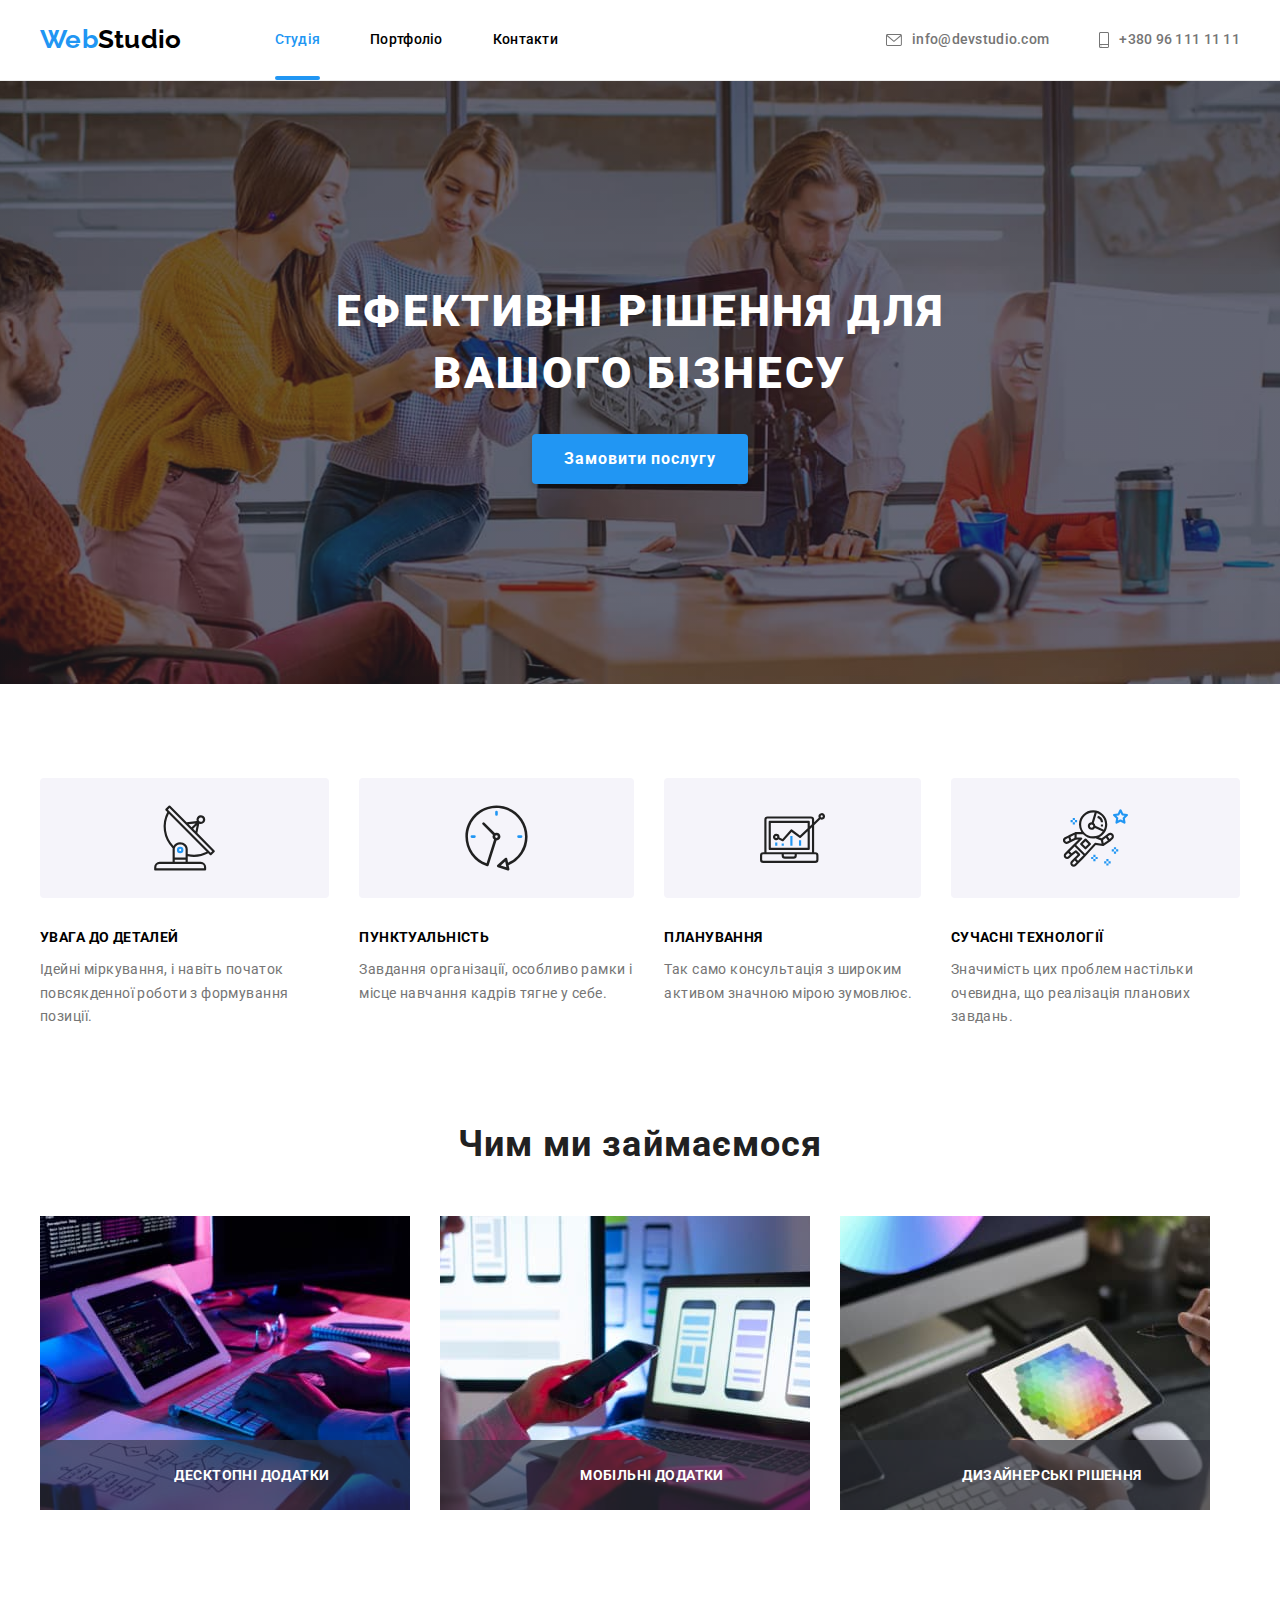
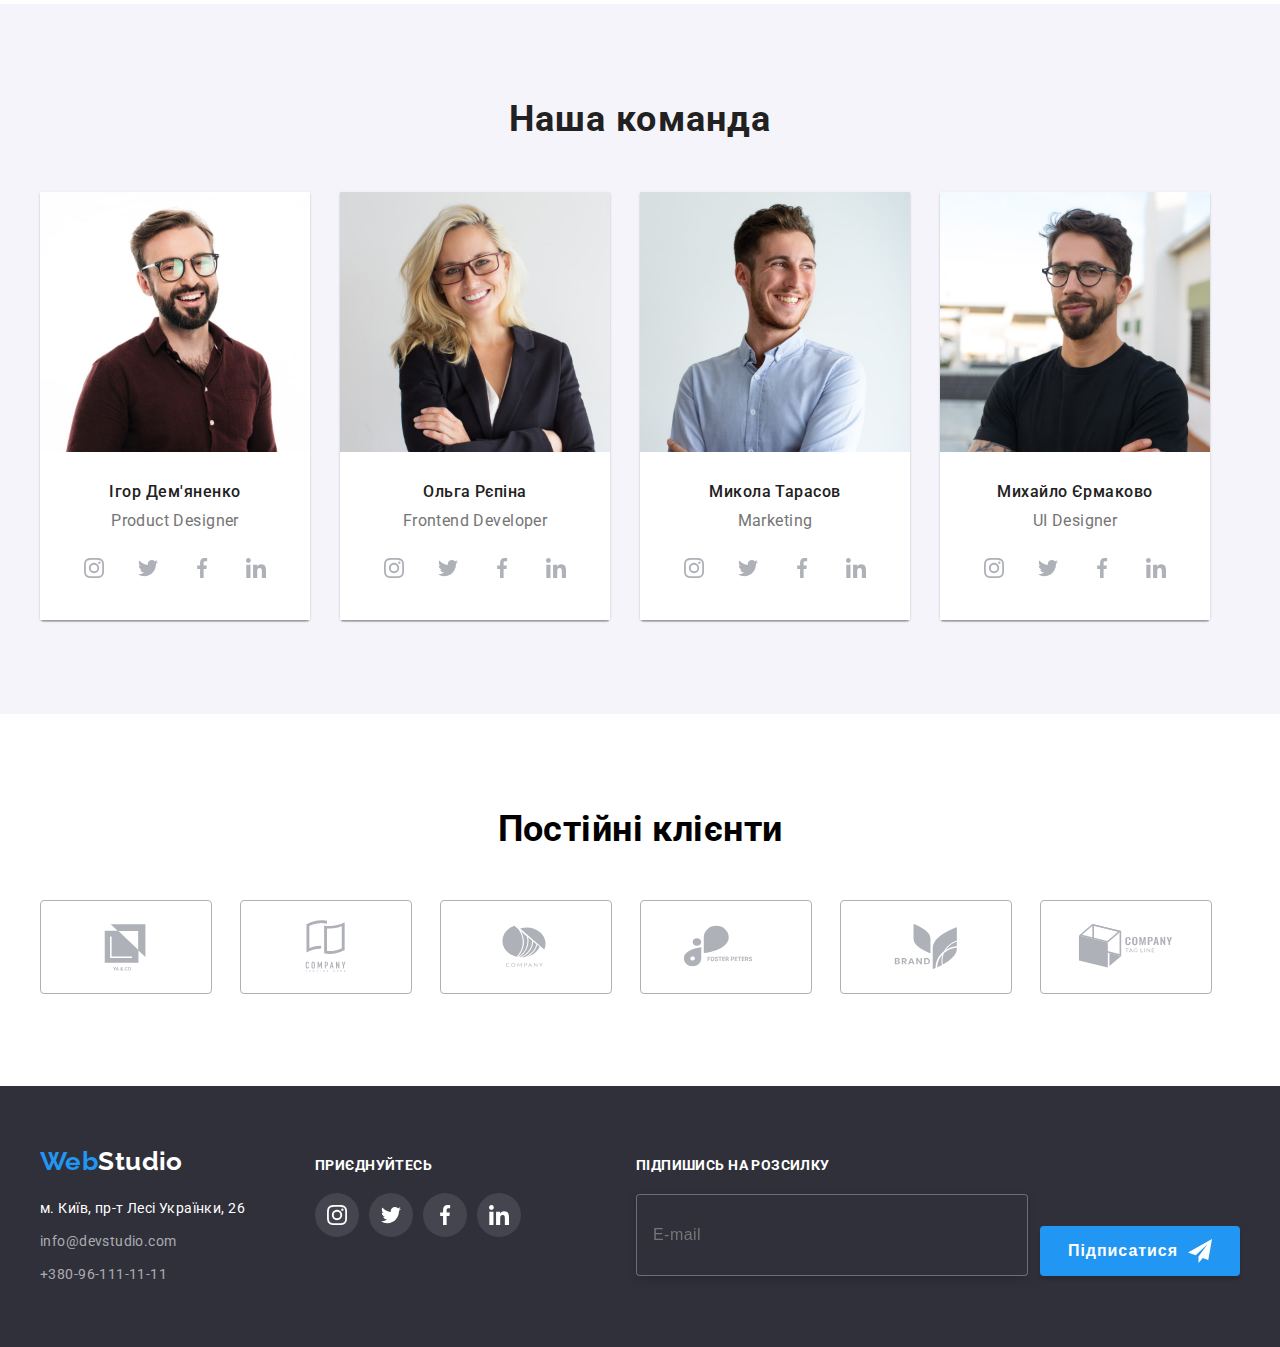
==== index.html @ aed90d11 "commit_0" ====
<!DOCTYPE html>
<html lang="uk">
  <head>
    <meta charset="UTF-8" />
    <meta http-equiv="X-UA-Compatible" content="IE=edge" />
    <meta name="viewport" content="width=device-width, initial-scale=1.0" />
    <title>Студія</title>
    <link
      rel="stylesheet"
      href="https://cdnjs.cloudflare.com/ajax/libs/modern-normalize/1.1.0/modern-normalize.min.css"
      integrity="sha512-wpPYUAdjBVSE4KJnH1VR1HeZfpl1ub8YT/NKx4PuQ5NmX2tKuGu6U/JRp5y+Y8XG2tV+wKQpNHVUX03MfMFn9Q=="
      crossorigin="anonymous"
      referrerpolicy="no-referrer"
    />
    <link
      href="https://fonts.googleapis.com/css2?family=Raleway:wght@700&family=Roboto:wght@400;500;700;900&display=swap"
      rel="stylesheet"
    />
    <link rel="stylesheet" href="css/styles.css" />
  </head>

  <body class="body">
    <header class="header">
      <!--Верхня лінія-->
      <div class="container">
        <nav>
          <a class="header-company-name-link" href="index.html" target="_self">
            <span class="company-name-blue company-name">Web</span
            ><span class="company-name">Studio</span>
          </a>
          <ul class="nav-links">
            <li>
              <a
                class="black-links link current-page-link"
                href="index.html"
                target="_self"
                >Студія</a
              >
            </li>
            <li>
              <a class="black-links link" href="portfolio.html" target="_self"
                >Портфоліо</a
              >
            </li>
            <li>
              <a class="black-links link" href="#" target="_self">Контакти</a>
            </li>
          </ul>
        </nav>
        <ul class="tel-email">
          <li>
            <a class="gray-links link email" href="mailto:info@devstudio.com">
              <svg class="icon-envelope">
                <use
                  href="./images/symbol-defs.svg#.iconenvelope"
                  width="16px"
                  height="12px"
                ></use>
              </svg>
              info@devstudio.com</a
            >
          </li>
          <li>
            <a class="gray-links link" href="tel:+380961111111">
              <svg class="icon-smartphone">
                <use
                  href="./images/symbol-defs.svg#.iconsmartphone"
                  width="10px"
                  height="16px"
                ></use>
              </svg>
              +380 96 111 11 11</a
            >
          </li>
        </ul>
      </div>
    </header>
    <main>
      <!--Шапка-->
      <section class="hero">
        <div class="container">
          <h1 class="main-title">Ефективні рішення для вашого бізнесу</h1>
          <button data-modal-open type="button" class="button-studio">
            Замовити послугу
          </button>
        </div>
      </section>
      <!--Наші особливості-->
      <section class="section advantages-section">
        <div class="container">
          <h2 class="to-hide">залишити пустим?</h2>
          <ul class="advantages-list">
            <li>
              <div class="icons-advantages-block">
                <svg class="icons-advantages_1">
                  <use href="./images/symbol-defs.svg#.iconantenna"></use>
                </svg>
              </div>
              <h3 class="advantages-main">УВАГА ДО ДЕТАЛЕЙ</h3>
              <p class="advantages-description">
                Ідейні міркування, і навіть початок повсякденної роботи з
                формування позиції.
              </p>
            </li>
            <li>
              <div class="icons-advantages-block">
                <svg class="icons-advantages_2">
                  <use href="./images/symbol-defs.svg#.iconclock"></use>
                </svg>
              </div>
              <h3 class="advantages-main">ПУНКТУАЛЬНІСТЬ</h3>
              <p class="advantages-description">
                Завдання організації, особливо рамки і місце навчання кадрів
                тягне у себе.
              </p>
            </li>
            <li>
              <div class="icons-advantages-block">
                <svg class="icons-advantages_3">
                  <use href="./images/symbol-defs.svg#.icondiagram"></use>
                </svg>
              </div>
              <h3 class="advantages-main">ПЛАНУВАННЯ</h3>
              <p class="advantages-description">
                Так само консультація з широким активом значною мірою зумовлює.
              </p>
            </li>
            <li>
              <div class="icons-advantages-block">
                <svg class="icons-advantages_4">
                  <use href="./images/symbol-defs.svg#.iconastronaut"></use>
                </svg>
              </div>
              <h3 class="advantages-main">СУЧАСНІ ТЕХНОЛОГІЇ</h3>
              <p class="advantages-description">
                Значимість цих проблем настільки очевидна, що реалізація
                планових завдань.
              </p>
            </li>
          </ul>
        </div>
      </section>
      <!--Чим ми займаємось-->
      <section class="section section-work">
        <div class="container">
          <h2 class="section-work-title">Чим ми займаємося</h2>
          <ul class="work-list">
            <li class="work-list-thumb">
              <img
                src="./images/computer_1p.jpg"
                alt="work with computer"
                width="370"
                height="294"
              />
              <div class="section-work-name">ДЕСКТОПНІ ДОДАТКИ</div>
            </li>
            <li class="work-list-thumb">
              <img
                src="./images/telephon_1p.jpg"
                alt="work with mobile phone"
                width="370"
                height="294"
              />
              <div class="section-work-name">МОБІЛЬНІ ДОДАТКИ</div>
            </li>
            <li class="work-list-thumb">
              <img
                src="./images/desktop_1p.jpg"
                alt="work with desktop"
                width="370"
                height="294"
              />
              <div class="section-work-name">ДИЗАЙНЕРСЬКІ РІШЕННЯ</div>
            </li>
          </ul>
        </div>
      </section>

      <!--Наша команда-->

      <section class="section saction-team">
        <div class="container">
          <h2 class="section-work-title">Наша команда</h2>
          <ul class="team-list">
            <li class="card">
              <img
                src="./images/member1_1p.jpg"
                alt="photo of team member"
                width="270"
                height="260"
              />
              <div class="team-list-description">
                <h3 class="team-member-name">Ігор Дем'яненко</h3>
                <p class="team-member-position">Product Designer</p>
                <ul class="social-links-list">
                  <li>
                    <a class="social-link" href="#">
                      <svg class="social-link-icon">
                        <use
                          href="./images/symbol-defs.svg#.iconinstagram"
                        ></use>
                      </svg>
                    </a>
                  </li>
                  <li>
                    <a class="social-link" href="#">
                      <svg class="social-link-icon">
                        <use href="./images/symbol-defs.svg#.icontwitter"></use>
                      </svg>
                    </a>
                  </li>
                  <li>
                    <a class="social-link" href="#">
                      <svg class="social-link-icon">
                        <use
                          href="./images/symbol-defs.svg#.iconfacebook"
                        ></use>
                      </svg>
                    </a>
                  </li>
                  <li>
                    <a class="social-link" href="#">
                      <svg class="social-link-icon">
                        <use
                          href="./images/symbol-defs.svg#.iconlinkedin"
                        ></use>
                      </svg>
                    </a>
                  </li>
                </ul>
              </div>
            </li>
            <li class="card">
              <img
                src="./images/member2_1p.jpg"
                alt="photo of team member"
                width="270"
                height="260"
              />
              <div class="team-list-description">
                <h3 class="team-member-name">Ольга Рєпіна</h3>
                <p class="team-member-position">Frontend Developer</p>
                <ul class="social-links-list">
                  <li>
                    <a class="social-link" href="#">
                      <svg class="social-link-icon">
                        <use
                          href="./images/symbol-defs.svg#.iconinstagram"
                        ></use>
                      </svg>
                    </a>
                  </li>
                  <li>
                    <a class="social-link" href="#">
                      <svg class="social-link-icon">
                        <use href="./images/symbol-defs.svg#.icontwitter"></use>
                      </svg>
                    </a>
                  </li>
                  <li>
                    <a class="social-link" href="#">
                      <svg class="social-link-icon">
                        <use
                          href="./images/symbol-defs.svg#.iconfacebook"
                        ></use>
                      </svg>
                    </a>
                  </li>
                  <li>
                    <a class="social-link" href="#">
                      <svg class="social-link-icon">
                        <use
                          href="./images/symbol-defs.svg#.iconlinkedin"
                        ></use>
                      </svg>
                    </a>
                  </li>
                </ul>
              </div>
            </li>
            <li class="card">
              <img
                src="./images/member3_1p.jpg"
                alt="photo of team member"
                width="270"
                height="260"
              />
              <div class="team-list-description">
                <h3 class="team-member-name">Микола Тарасов</h3>
                <p class="team-member-position">Marketing</p>
                <ul class="social-links-list">
                  <li>
                    <a class="social-link" href="#">
                      <svg class="social-link-icon">
                        <use
                          href="./images/symbol-defs.svg#.iconinstagram"
                        ></use>
                      </svg>
                    </a>
                  </li>
                  <li>
                    <a class="social-link" href="#">
                      <svg class="social-link-icon">
                        <use href="./images/symbol-defs.svg#.icontwitter"></use>
                      </svg>
                    </a>
                  </li>
                  <li>
                    <a class="social-link" href="#">
                      <svg class="social-link-icon">
                        <use
                          href="./images/symbol-defs.svg#.iconfacebook"
                        ></use>
                      </svg>
                    </a>
                  </li>
                  <li>
                    <a class="social-link" href="#">
                      <svg class="social-link-icon">
                        <use
                          href="./images/symbol-defs.svg#.iconlinkedin"
                        ></use>
                      </svg>
                    </a>
                  </li>
                </ul>
              </div>
            </li>
            <li class="card">
              <img
                src="./images/member4_1p.jpg"
                alt="photo of team member"
                width="270"
                height="260"
              />
              <div class="team-list-description">
                <h3 class="team-member-name">Михайло Єрмаково</h3>
                <p class="team-member-position">UI Designer</p>
                <ul class="social-links-list">
                  <li>
                    <a class="social-link" href="#">
                      <svg class="social-link-icon">
                        <use
                          href="./images/symbol-defs.svg#.iconinstagram"
                        ></use>
                      </svg>
                    </a>
                  </li>
                  <li>
                    <a class="social-link" href="#">
                      <svg class="social-link-icon">
                        <use href="./images/symbol-defs.svg#.icontwitter"></use>
                      </svg>
                    </a>
                  </li>
                  <li>
                    <a class="social-link" href="#">
                      <svg class="social-link-icon">
                        <use
                          href="./images/symbol-defs.svg#.iconfacebook"
                        ></use>
                      </svg>
                    </a>
                  </li>
                  <li>
                    <a class="social-link" href="#">
                      <svg class="social-link-icon">
                        <use
                          href="./images/symbol-defs.svg#.iconlinkedin"
                        ></use>
                      </svg>
                    </a>
                  </li>
                </ul>
              </div>
            </li>
          </ul>
        </div>
      </section>

      <!--Постійні клієнти-->

      <section class="section-clients">
        <h2 class="section-client-title">Постійні клієнти</h2>
        <ul class="client-list container">
          <li class="client-list-item">
            <a class="client-link" href="#">
              <svg class="client-image">
                <use href="./images/symbol-defs.svg#.iconLogo1"></use>
              </svg>
            </a>
          </li>
          <li class="client-list-item">
            <a class="client-link" href="#">
              <svg class="client-image">
                <use href="./images/symbol-defs.svg#.iconLogo2"></use>
              </svg>
            </a>
          </li>
          <li class="client-list-item">
            <a class="client-link" href="#">
              <svg class="client-image">
                <use href="./images/symbol-defs.svg#.iconLogo3"></use>
              </svg>
            </a>
          </li>
          <li class="client-list-item">
            <a class="client-link" href="#">
              <svg class="client-image">
                <use href="./images/symbol-defs.svg#.iconLogo4"></use>
              </svg>
            </a>
          </li>
          <li class="client-list-item">
            <a class="client-link" href="#">
              <svg class="client-image">
                <use href="./images/symbol-defs.svg#.iconLogo5"></use>
              </svg>
            </a>
          </li>
          <li class="client-list-item">
            <a class="client-link" href="#">
              <svg class="client-image">
                <use href="./images/symbol-defs.svg#.iconLogo6"></use>
              </svg>
            </a>
          </li>
        </ul>
      </section>
    </main>
    <!--Підвал-->
    <footer class="footer">
      <div class="container">
        <div class="address-container">
          <a class="company-name" href="index.html" target="_blank">
            <span class="company-name-blue">Web</span><span>Studio</span>
          </a>
          <address class="address-block">
            <ul>
              <li class="address-list-item">
                <a
                  class="link address"
                  href="https://www.google.com/maps/d/viewer?mid=10uSM3H-mIU3GznYo2szRIEphczw&hl=en_US&ll=50.42732700000001%2C30.538092&z=17"
                  target="_blank"
                  rel="noopener noreferrer"
                >
                  м. Київ, пр-т Лесі Українки, 26
                </a>
              </li>
              <li class="address-list-item">
                <a class="email link" href="mailto:info@devstudio.com">
                  info@devstudio.com</a
                >
              </li>
              <li class="address-list-item">
                <a class="tel link" href="tel:+380961111111">
                  +380-96-111-11-11</a
                >
              </li>
            </ul>
          </address>
        </div>
        <div class="invite-container">
          <p>ПРИЄДНУЙТЕСЬ</p>
          <ul class="social-links-list">
            <li>
              <a class="social-link" href="#">
                <svg class="social-link-icon">
                  <use href="./images/symbol-defs.svg#.iconinstagram"></use>
                </svg>
              </a>
            </li>
            <li>
              <a class="social-link" href="#">
                <svg class="social-link-icon">
                  <use href="./images/symbol-defs.svg#.icontwitter"></use>
                </svg>
              </a>
            </li>
            <li>
              <a class="social-link" href="#">
                <svg class="social-link-icon">
                  <use href="./images/symbol-defs.svg#.iconfacebook"></use>
                </svg>
              </a>
            </li>
            <li>
              <a class="social-link" href="#">
                <svg class="social-link-icon">
                  <use href="./images/symbol-defs.svg#.iconlinkedin"></use>
                </svg>
              </a>
            </li>
          </ul>
        </div>

        <form class="email-input-block">
<p class="email-input-title">ПІДПИШИСЬ НА РОЗСИЛКУ</p>
<div>
<label class="footter-label">
<input class="email-input-field" type="email" placeholder="E-mail">
</label>
<button class="email-input-btn">Підписатися
  <svg class="email-input-btn-icon">
    <use href="./images/icons.svg#icon-icon-send"></use>
  </svg>
</button>
</div>
</form>
      </div>
    </footer>

   <!--MODAL WINDOW-->

   <div data-modal class="backdrop is-hidden">
    <div class="modal-window">
      <button data-modal-close type="button" class="close-button">
        <svg class="close-button__icon">
          <use href="./images/symbol-defs.svg#.iconclose-black-button"></use>
        </svg>
      </button>
    
     <form class="signup-form" name="signup_form" autocomplete="on" novalidate>
      <p class="signup-form__title">Залиште свої дані, ми вам передзвонимо</p>

        <label class="imput-block">
          <span class="imput-block__name" >Імя</span>
        <input type="text" class="imput-block__window" name="user_name" />
        <svg class="imput-block__icon">
          <use href="./images/icons.svg#icon-person-black-18dp-1">
          </use>
        </svg>
      </label>

        <label class="imput-block">
          <span class="imput-block__name">Телефон</span>
        <input type="tel" class="imput-block__window" name="tel_number" />
        <svg class="imput-block__icon">
          <use href="./images/icons.svg#icon-phone-black-18dp-1">
          </use>
        </svg>
      </label>

        <label class="imput-block">
          <span class="imput-block__name">Пошта</span>
        <input type="email" class="imput-block__window" name="user_email" />
        <svg class="imput-block__icon">
          <use href="./images/icons.svg#icon-email-black-18dp-1">
          </use>
        </svg>
      </label>

        <label class="imput-block">
          <span class="imput-block__name">Коментар</span>
        <textarea class="imput-block__window imput-block__window--comment" name="text" placeholder="Введіть текст" ></textarea>
        </label>

          <label class="checkbox-block">
            <input class="checkbox-block__original" type="checkbox">
            <span class="checkbox-block__special"></span>
            <span class="checkbox-block__text">Погоджуюся з розсилкою та приймаю
            <a href="#" class="checkbox-block__vector">Умови договору</a></span>
          </label>

        <button class="submit-button" type="submit">Відправити</button>
      </form>
    </div>
  </div>
  <script src="./js/modal.js"></script>
</body>
</html>
---- css/styles.css ----
:root {
  --color-mainBlue: #2196f3;
  --color-mainBlack: #000000;
  --color-lightGray: #757575;
  --color-darckGray: #2f303a;
  --color-mainWhite: #ffffff;
  --color-veryDark: #212121;
  --color-greatLight: #eeeeee;
  --color-ghostWhite: #f5f4fa;
  --color-ghostWhite1: #ececec;
  --color-middleGrey: #afb1b8;
  --color-ghostWhite2: #f5f5f5;
}
.body {
  margin: 0;

  font-family: "Roboto", sans-serif;
  color: var(--color-mainBlack);
  font-size: 14px;
  letter-spacing: 0.03em;
}
img {
  display: block;
}
h1,
h2,
h3,
h4,
h5,
h6,
p {
  margin: 0;
}
a {
  color: var(--color-mainBlack);
  text-decoration: none;
}
ul {
  padding-left: 0;
  margin-top: 0;
  margin-bottom: 0;

  list-style-type: none;
}

/* SECTION HEADER */

.container {
  width: 1200px;
  padding-left: 15px;
  padding-right: 15px;
  margin-right: auto;
  margin-left: auto;
}
.header .container {
  display: flex;
  height: 80px;
}
.company-name {
  font-family: "Raleway";
  font-weight: 700;
  font-size: 26px;
  line-height: 1.2;
}
.company-name-blue {
  color: var(--color-mainBlue);
}
nav {
  display: flex;

  font-weight: 500;
  font-size: 14px;

  line-height: 1.1;
  letter-spacing: 0.02em;
}
.gray-links {
  color: var(--color-lightGray);
}
.header-company-name-link {
  padding-top: 24px;
  padding-bottom: 25px;
}
.current-page-link {
  color: var(--color-mainBlue);
}
.nav-links {
  display: flex;
  align-items: center;

  margin-left: 93px;
}
.nav-links li:nth-child(2),
.nav-links li:nth-child(3) {
  margin-left: 50px;
}
.nav-links li {
  position: relative;
}
.nav-links li a {
  padding-top: 32px;
  padding-bottom: 32px;
}
.link {
  transition-property: color;
  transition-duration: 250ms;
  transition-timing-function: cubic-bezier(0.4, 0, 0.2, 1);
}
.current-page-link {
  position: relative;

  overflow: hidden;
}
.current-page-link::after {
  position: absolute;
  bottom: -1px;
  left: 0;

  content: "";
  display: inline-block;
  width: 100%;
  height: 4px;

  background-color: var(--color-mainBlue);
  border-radius: 2px;
}
.tel-email {
  display: flex;

  margin-left: auto;

  font-weight: 500;
  font-size: 14px;
  line-height: 1.1;
  letter-spacing: 0.02em;
}
.tel-email li a {
  display: flex;
  align-items: center;

  padding: 32px 0;
}
.tel-email li:nth-child(2) {
  margin-left: 50px;
}
.link:hover {
  color: var(--color-mainBlue);
}
.link:focus {
  color: var(--color-mainBlue);
}
.to-hide {
  position: absolute;
  width: 1px;
  height: 1px;
  margin: -1px;
  border: 0;
  padding: 0;

  white-space: nowrap;
  clip-path: inset(100%);
  clip: rect(0 0 0 0);
  overflow: hidden;
}
.icon-smartphone {
  display: inline-block;

  width: 10px;
  height: 16px;
  margin-right: 10px;

  fill: currentColor;
}
.icon-envelope {
  display: inline-block;

  width: 16px;
  height: 12px;
  margin-right: 10px;

  fill: currentColor;
}

/* SECTION HERO */

.hero {
  max-width: 1600px;
  margin-left: auto;
  margin-right: auto;
  padding-top: 200px;
  padding-bottom: 200px;

  background-color: var(--color-darckGray);
  color: var(--color-mainWhite);
  background-image: linear-gradient(
      to right,
      rgba(47, 48, 58, 0.4),
      rgba(47, 48, 58, 0.4)
    ),
    url(../images/team.jpg);
  background-size: cover;
  background-repeat: no-repeat;
  background-position: center;
  border-top: 1px solid var(--color-ghostWhite1);
}
.hero .container {
  text-align: center;
}
.advantages-description {
  color: var(--color-lightGray);
}
.main-title {
  max-width: 696px;
  margin-left: auto;
  margin-right: auto;

  font-weight: 900;
  font-size: 44px;
  line-height: 1.4;
  color: var(--color-mainWhite);
  letter-spacing: 0.06em;
  text-transform: uppercase;
}
.button-studio {
  width: 216px;
  height: 50px;
  margin-top: 30px;

  font-family: "Roboto";
  font-style: normal;
  font-weight: 700;
  font-size: 16px;
  line-height: 1.9;
  letter-spacing: 0.06em;
  cursor: pointer;
  border: none;
  background: var(--color-mainBlue);
  box-shadow: 0px 4px 4px rgba(0, 0, 0, 0.15);
  border-radius: 4px;
  color: var(--color-mainWhite);
}
.advantages-section {
  padding-top: 94px;
  padding-bottom: 94px;
}
.advantages-list {
  display: flex;

  gap: 30px;
}
.advantages-main {
  font-weight: 700;
  font-size: 14px;
  line-height: 1.4;
  letter-spacing: 0.03em;
  margin-bottom: 10px;
}
.advantages-description {
  font-size: 14px;
  line-height: 1.7;
  color: var(--color-lightGray);
}
.icons-advantages-block {
  display: flex;
  justify-content: center;
  align-items: center;

  height: 120px;
  margin-bottom: 30px;

  background: var(--color-ghostWhite);
  border-radius: 4px;
}
.icons-advantages_1 {
  display: block;

  width: 65px;
  height: 70px;
}
.icons-advantages_2 {
  display: block;

  width: 65px;
  height: 70px;
}
.icons-advantages_3 {
  display: block;

  width: 65px;
  height: 70px;
}
.icons-advantages_4 {
  display: block;

  width: 65px;
  height: 70px;
}
.section-work {
  padding-bottom: 94px;
}
.work-list {
  display: flex;

  margin-top: 50px;

  gap: 30px;
}
.work-list-thumb {
  display: inline-block;
  position: relative;
}
.work-list-thumb::before {
  position: absolute;
  display: inline-block;
  content: "";

  width: 100%;
  height: 70px;
  bottom: 0;
  background-color: rgba(47, 48, 58, 0.8);
  opacity: 0.8;
}
.section-work-name {
  position: absolute;
  width: 100%;
  bottom: 0;
  padding: 27px;
  text-align: center;

  color: var(--color-mainWhite);
  font-weight: 700;
}
.work-list img {
  display: block;
}
.team-member-position {
  margin-top: 10px;
}
.team-list {
  display: flex;

  margin-top: 50px;

  gap: 30px;
}

/*Section team*/

.section-work-title {
  text-align: center;
}
.team-list-description {
  padding-top: 30px;
  padding-bottom: 30px;

  background-color: var(--color-mainWhite);
}
.card {
  box-shadow: 0px 1px 3px rgba(0, 0, 0, 0.12), 0px 1px 1px rgba(0, 0, 0, 0.14),
    0px 2px 1px rgba(0, 0, 0, 0.2);
  border-radius: 0px 0px 4px 4px;
}
.section-work-title {
  font-weight: 700;
  font-size: 36px;
  line-height: 1.2;
  letter-spacing: 0.03em;
  color: var(--color-veryDark);
}
.saction-team {
  padding-top: 94px;
  padding-bottom: 94px;

  background-color: var(--color-ghostWhite);
}
.team-member-name {
  text-align: center;

  font-weight: 500;
  font-size: 16px;
  line-height: 1.2;
  letter-spacing: 0.03em;
  color: var(--color-veryDark);
}
.team-member-position {
  text-align: center;

  font-size: 16px;
  line-height: 1.2;
  color: var(--color-lightGray);
}
.social-links-list {
  display: flex;

  margin-top: 16px;
  margin-left: 32px;
  width: 206px;
  height: 44px;

  gap: 10px;
  background-color: var(--color-mainWhite);
}
.social-links-list li {
  width: 44px;
  height: 44px;
}
.social-link {
  display: flex;
  justify-content: center;
  align-items: center;

  width: 44px;
  height: 44px;
  border-radius: 50%;

  color: var(--color-middleGrey);

  transition-property: background-color, color;
  transition-duration: 250ms;
  transition-timing-function: cubic-bezier(0.4, 0, 0.2, 1);
}
.social-link:hover,
.social-link:focus {
  background-color: var(--color-mainBlue);
  color: var(--color-mainWhite);
}
.social-link-icon {
  width: 20px;
  height: 20px;

  fill: currentColor;
}
.section-clients {
  padding-top: 94px;
  padding-bottom: 94px;
}
.section-client-title {
  margin-bottom: 50px;

  font-weight: 700;
  font-size: 36px;
  line-height: 42px;
  text-align: center;
}
.client-list {
  display: flex;

  gap: 30px;
}
.client-list-item {
  width: 170px;
  height: 92px;
}
.client-link {
  display: flex;
  justify-content: center;
  align-items: center;

  height: 100%;
  width: 100%;

  color: var(--color-middleGrey);
  border: 1px solid var(--color-middleGrey);
  border-radius: 4px;

  transition-property: color, border-color;
  transition-duration: 250ms;
  transition-timing-function: cubic-bezier(0.4, 0, 0.2, 1);
}
.client-image {
  display: block;

  width: 106px;
  height: 60px;

  fill: currentColor;
}
.client-link:hover,
.client-link:focus {
  color: var(--color-mainBlue);
  border-color: var(--color-mainBlue);
}
/*Portfolio*/

.section-portfolio {
  padding-top: 94px;
  padding-bottom: 94px;

  border-top: 1px solid var(--color-ghostWhite1);
}
.buttons-portfolio-list {
  display: flex;
  align-items: center;
  justify-content: center;
}
.button-porftolio {
  padding: 6px 22px;
  font-weight: 500;
  font-size: 16px;

  line-height: 1.6;
  text-align: center;
  letter-spacing: 0.03em;
  background-color: var(--color-ghostWhite);
  color: var(--color-veryDark);
  border-radius: 4px;
  border: none;
  cursor: pointer;

  transition-property: color, background-color, box-shadow;
  transition-duration: 250ms;
  transition-timing-function: cubic-bezier(0.4, 0, 0.2, 1);
}
.buttons-portfolio-list li:not(:last-child) {
  margin-right: 8px;
}
.button-porftolio:hover,
.button-portfolio:hover {
  color: var(--color-mainWhite);
  background-color: var(--color-mainBlue);
  box-shadow: 0px 3px 1px rgba(0, 0, 0, 0.1), 0px 1px 2px rgba(0, 0, 0, 0.08),
    0px 2px 2px rgba(0, 0, 0, 0.12);
}
.project-list {
  display: flex;
  margin-top: 50px;

  flex-wrap: wrap;
  gap: 30px;
}
.project-list img {
  display: block;

  max-width: 100%;
  height: auto;
}
.project-list-thumb {
  position: relative;
  overflow: hidden;
}
.project-list-text {
  position: absolute;
  width: 100%;
  height: 100%;
  padding: 63px 24px;
  transform: translateY(101%);

  font-size: 18px;
  line-height: 1.56;
  letter-spacing: 0.03em;
  background-color: rgba(33, 150, 243, 0.9);
  color: var(--color-mainWhite);
  opacity: 1;

  transition-property: transform, opacity;
  transition-duration: 250ms;
  transition-timing-function: cubic-bezier(0.4, 0, 0.2, 1);
}
.project-list a:hover .project-list-text,
.project-list a:focus .project-list-text {
  transform: translateY(0);
}
.project-list a:hover,
.project-list a:focus {
  box-shadow: 0px 3px 1px rgba(0, 0, 0, 0.16), 0px 1px 2px rgba(0, 0, 0, 0.06),
    0px 2px 2px rgba(0, 0, 0, 0.12);
}
.project-list a {
  display: block;

  transition-property: box-shadow;
  transition-duration: 250ms;
  transition-timing-function: cubic-bezier(0.4, 0, 0.2, 1);
}
.project-list li {
  width: 370px;
}
.project-list-description {
  padding-top: 24px;
  padding-bottom: 20px;
  padding-left: 24px;
  padding-right: 24px;

  border: 1px solid var(--color-greatLight);
  border-top: none;
}

.projects-name {
  text-align: left;

  font-weight: 700;
  font-size: 18px;
  line-height: 2;
  letter-spacing: 0.06em;
}
.projects-type {
  margin-top: 4px;
  font-size: 16px;

  line-height: 1.9;
  color: var(--color-lightGray);
}
/*Footter*/
.footer {
  padding-top: 60px;
  padding-bottom: 60px;

  background-color: var(--color-darckGray);
}
.address-block {
  margin-top: 20px;
}
.footer span:last-child {
  color: var(--color-mainWhite);
}
.address-block {
  margin-top: 20px;
}
.address {
  font-style: normal;
  font-size: 14px;
  line-height: 1.7;
  color: var(--color-mainWhite);
}
address .email,
address .tel {
  font-style: normal;
  font-size: 14px;
  line-height: 1.7;
  color: rgba(255, 255, 255, 0.6);
}
.address-list-item:nth-child(3),
.address-list-item:nth-child(2) {
  margin-top: 9px;
}
.footer .container {
  display: flex;
  align-items: baseline;
}
.invite-container {
  margin-left: 70px;
  width: 206px;
}
.invite-container p {
  margin-bottom: 20px;
  text-align: left;

  color: var(--color-mainWhite);
  font-size: 14px;
  font-weight: 700;
}
.invite-container .social-links-list {
  background-color: var(--color-darckGray);
  margin-left: 0;
}
.invite-container .social-link {
  background-color: rgba(255, 255, 255, 0.1);
}
.invite-container .social-link-icon {
  fill: var(--color-mainWhite);
}
.invite-container .social-link:hover,
.invite-container .social-link:focus {
  background-color: var(--color-mainBlue);
}
.email-input-block {
  margin-left: auto;
}
.email-input-title {
  font-weight: 700;
  font-size: 14px;
  line-height: 1.14;
  letter-spacing: 0.03em;
  margin-bottom: 20px;
  color: var(--color-mainWhite);
}
.footter-label {
  margin-right: 12px;
}
.email-input-field {
  padding: 15px 16px;
  font-weight: 400;
  border-radius: 4px;
  border: 1px solid rgba(255, 255, 255, 0.3);
  font-size: 16px;
  line-height: 1.25;
  letter-spacing: 0.03em;
  color: rgba(255, 255, 255, 0.6);
  background-color: var(--color-darckGray);
  outline: none;
}
.email-input-btn {
  display: flex;
  align-items: center;
  height: 50px;
  padding-left: 28px;
  padding-right: 28px;
  cursor: pointer;

  background-color: var(--color-mainBlue);
  box-shadow: 0px 4px 4px rgba(0, 0, 0, 0.15);
  border-radius: 4px;
  border: none;
  color: var(--color-mainWhite);

  font-weight: 700;
  font-size: 16px;
  line-height: 1.88;
  letter-spacing: 0.06em;
}
.email-input-btn-icon {
  width: 24px;
  height: 24px;
  margin-left: 10px;
}
.email-input-block > div {
  display: flex;
  justify-content: space-between;
  align-items: flex-end;
}
.email-input-block input {
  width: 358px;
  height: 50px;

  border: 1px solid rgba(255, 255, 255, 0.3);
  filter: drop-shadow(0px 4px 4px rgba(0, 0, 0, 0.15));
  border-radius: 4px;
}

/*MODAL SECTION*/

.backdrop {
  position: fixed;

  width: 100%;
  height: 100%;
  top: 0;
  left: 0;

  opacity: 1;
  background-color: rgba(0, 0, 0, 0.2);
}
.backdrop.is-hidden {
  opacity: 0;
  pointer-events: none;
}
.modal-window {
  position: absolute;
  top: 50%;
  left: 50%;
  transform: translate(-50%, -50%);
  width: 528px;
  padding: 40px;

  background-color: var(--color-mainWhite);
  border-radius: 4px;
}
.close-button {
  display: flex;
  justify-content: center;
  align-items: center;

  position: absolute;
  width: 30px;
  height: 30px;
  top: 8px;
  right: 8px;
  padding: 0;

  border: 1px solid rgba(0, 0, 0, 0.1);
  border-radius: 50%;
  background-color: var(--color-mainWhite);
  cursor: pointer;
  color: var(--color-mainBlack);
}
.close-button__icon {
  width: 18px;
  height: 18px;

  fill: currentColor;
}
.close-button:hover {
  color: var(--color-mainBlue);
}

.signup-form {
  display: flex;
  flex-direction: column;
}
.signup-form__title {
  display: block;
  text-align: center;
  margin-bottom: 12px;

  font-size: 20px;
  line-height: 1.15em;
  font-weight: 700;
}
.imput-block {
  position: relative;
  display: flex;
  flex-direction: column;

  margin-bottom: 10px;
}
.imput-block:nth-child(5){
  margin-bottom: 20px;
}
.imput-block__name {
  font-size: 12px;
  line-height: 1.17em;
  letter-spacing: 0.01em;
  color: var(--color-lightGray);
  margin-bottom: 4px;
}
.imput-block__window {
  display: block;
  height: 40px;
  width: 100%;
  height: 40px;
  padding-left: 42px;

  border: 1px solid rgba(33, 33, 33, 0.2);
  border-radius: 4px;
  outline: none;
}
.imput-block__icon {
  position: absolute;
  width: 18px;
  height: 18px;
  bottom: 11px;
  left: 12px;

  fill: var(--color-veryDark);
  pointer-events: none;
}
.imput-block__window:hover,
.imput-block__window:focus {
  border-color: var(--color-mainBlue);
}
.imput-block__window:hover + .imput-block__icon,
.imput-block__window:focus + .imput-block__icon {
  fill: var(--color-mainBlue);
}
.imput-block__window--comment {
  display: block;
  resize: none;
  height: 120px;
  padding: 12px 16px;
  height: 138px;
  margin: 0;
  width: 100%;

  border: 1px solid rgba(33, 33, 33, 0.2);
  border-radius: 4px;
  outline: none;
}
.contract {
  color: var(--color-mainBlue);
  text-decoration: underline;
}
.submit-button {
  display: block;
  width: 200px;
  height: 50px;
  margin-left: auto;
  margin-right: auto;
  padding: 10px 52px;

  border: none;
  box-shadow: 0px 4px 4px rgba(0, 0, 0, 0.15);
  border-radius: 4px;
  background-color: var(--color-mainBlue);
  color: var(--color-mainWhite);

  font-weight: 700;
  font-size: 16px;
  line-height: 1.88;
  letter-spacing: 0.06em;
  cursor: pointer;
}
.checkbox-block {
  display: flex;
  flex-direction: row;
  align-items: center;

  margin-bottom: 30px;
  margin-left: auto;
  margin-right: auto;
  height: 24px;
  width: 425px;
}
.checkbox-block__original {
  -webkit-appearance: none;
  -moz-appearance: none;
  appearance: none;
  position: absolute;
}
.checkbox-block__special {
  display: inline-block;
  width: 16px;
  height: 15px;
  margin-bottom: 0;
  margin-right: 8px;
  border: 2px solid var(--color-veryDark);
  border-radius: 2px;

  transition: border-color, background-color;
  transition-duration: 250ms;
  transition-timing-function: cubic-bezier(0.4, 0, 0.2, 1);
}
.checkbox-block__text {
  margin-bottom: 0;
  font-weight: 400;
  font-size: 14px;
  line-height: 1.71;
  color: var(--color-lightGray);
  letter-spacing: 0.03em;
}
.checkbox-block__vector {
  color: var(--color-mainBlue);
  text-decoration: underline;
}

.checkbox-block__original:checked + .checkbox-block__special {
  background-color: var(--color-mainBlue);
  border-color: var(--color-mainBlue);
  background-image: url(../images/icon-check.svg);
  background-repeat: no-repeat;
  background-position: center;
}
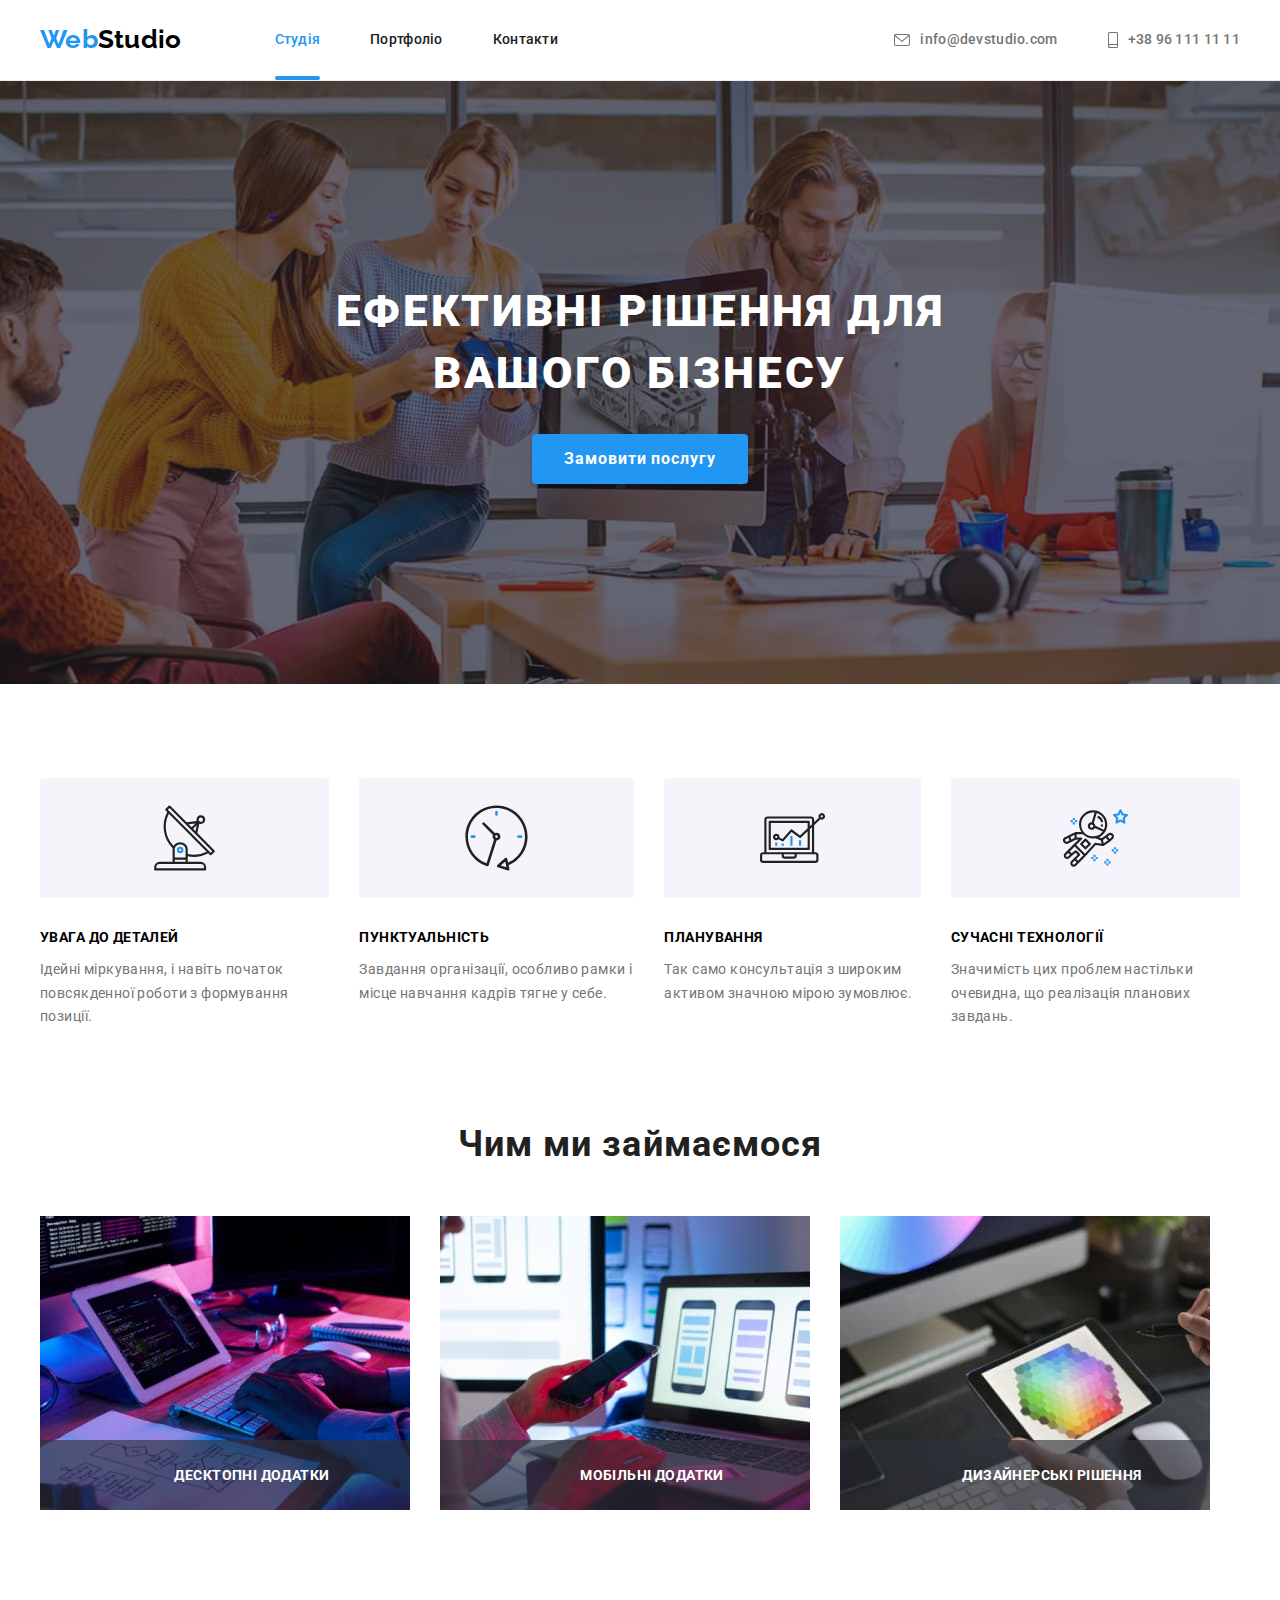
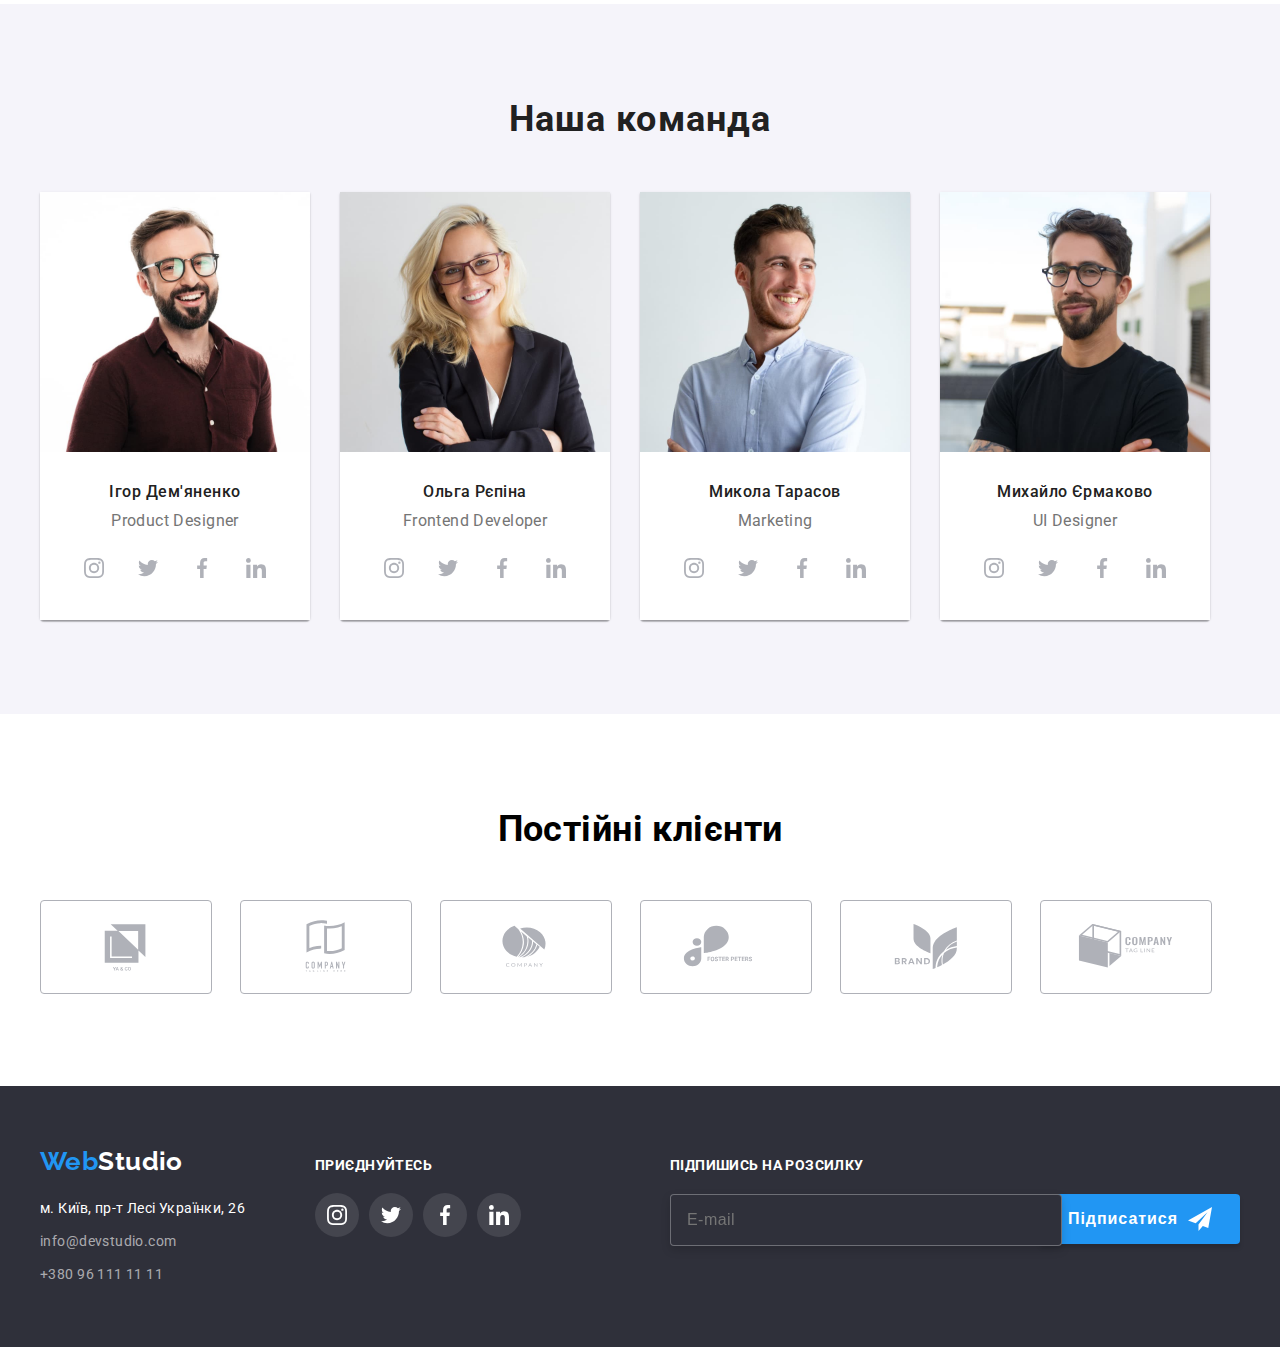
==== commit 74b23f36: "commit_1" ====
--- a/index.html
+++ b/index.html
@@ -5,6 +5,7 @@
     <meta http-equiv="X-UA-Compatible" content="IE=edge" />
     <meta name="viewport" content="width=device-width, initial-scale=1.0" />
     <title>Студія</title>
+    <link rel="stylesheet" href="./css/main.min.css" />
     <link
       rel="stylesheet"
       href="https://cdnjs.cloudflare.com/ajax/libs/modern-normalize/1.1.0/modern-normalize.min.css"
@@ -20,37 +21,38 @@
   </head>
 
   <body class="body">
+    <!--HEADER-->
+
     <header class="header">
-      <!--Верхня лінія-->
       <div class="container">
-        <nav>
-          <a class="header-company-name-link" href="index.html" target="_self">
-            <span class="company-name-blue company-name">Web</span
-            ><span class="company-name">Studio</span>
+        <nav class="nav">
+          <a class="nav__company-link" href="index.html" target="_self">
+            <span class="nav__company-name nav__company-name--blue">Web</span
+            ><span class="nav__company-name">Studio</span>
           </a>
-          <ul class="nav-links">
-            <li>
+          <ul class="nav-list">
+            <li class="nav-list__item">
               <a
-                class="black-links link current-page-link"
+                class="nav-list__link current-page-link"
                 href="index.html"
                 target="_self"
                 >Студія</a
               >
             </li>
-            <li>
-              <a class="black-links link" href="portfolio.html" target="_self"
+            <li class="nav-list__item">
+              <a class="nav-list__link" href="portfolio.html" target="_self"
                 >Портфоліо</a
               >
             </li>
-            <li>
-              <a class="black-links link" href="#" target="_self">Контакти</a>
+            <li class="nav-list__item">
+              <a class="nav-list__link" href="#" target="_self">Контакти</a>
             </li>
           </ul>
         </nav>
-        <ul class="tel-email">
-          <li>
-            <a class="gray-links link email" href="mailto:info@devstudio.com">
-              <svg class="icon-envelope">
+        <ul class="contacts">
+          <li class="contact__item">
+            <a class="contacts__link" href="mailto:info@devstudio.com">
+              <svg class="contacts__icon--first">
                 <use
                   href="./images/symbol-defs.svg#.iconenvelope"
                   width="16px"
@@ -60,79 +62,82 @@
               info@devstudio.com</a
             >
           </li>
-          <li>
-            <a class="gray-links link" href="tel:+380961111111">
-              <svg class="icon-smartphone">
+          <li class="contact__item">
+            <a class="contacts__link" href="tel:+380961111111">
+              <svg class="contacts__icon--second">
                 <use
                   href="./images/symbol-defs.svg#.iconsmartphone"
                   width="10px"
                   height="16px"
                 ></use>
               </svg>
-              +380 96 111 11 11</a
+              +38 96 111 11 11</a
             >
           </li>
         </ul>
       </div>
     </header>
     <main>
-      <!--Шапка-->
+      <!--SECTION HERO-->
+
       <section class="hero">
-        <div class="container">
-          <h1 class="main-title">Ефективні рішення для вашого бізнесу</h1>
-          <button data-modal-open type="button" class="button-studio">
+        <div class="hero__container">
+          <h1 class="hero__title">Ефективні рішення для вашого бізнесу</h1>
+          <button data-modal-open type="button" class="hero__btn">
             Замовити послугу
           </button>
         </div>
       </section>
-      <!--Наші особливості-->
-      <section class="section advantages-section">
+
+      <!--ADVANTAGES -->
+
+      <section class="advantages">
         <div class="container">
           <h2 class="to-hide">залишити пустим?</h2>
           <ul class="advantages-list">
             <li>
-              <div class="icons-advantages-block">
-                <svg class="icons-advantages_1">
+              <div class="advantages-list__block">
+                <svg class="advantages-list__icon--1">
                   <use href="./images/symbol-defs.svg#.iconantenna"></use>
                 </svg>
               </div>
-              <h3 class="advantages-main">УВАГА ДО ДЕТАЛЕЙ</h3>
-              <p class="advantages-description">
+              <h3 class="advantages-list__title">УВАГА ДО ДЕТАЛЕЙ</h3>
+              <p class="advantages-list__description">
                 Ідейні міркування, і навіть початок повсякденної роботи з
                 формування позиції.
               </p>
             </li>
             <li>
-              <div class="icons-advantages-block">
-                <svg class="icons-advantages_2">
+              <div class="advantages-list__block">
+                <svg class="advantages-list__icon--2">
                   <use href="./images/symbol-defs.svg#.iconclock"></use>
                 </svg>
               </div>
-              <h3 class="advantages-main">ПУНКТУАЛЬНІСТЬ</h3>
-              <p class="advantages-description">
+              <h3 class="advantages-list__title">ПУНКТУАЛЬНІСТЬ</h3>
+              <p class="advantages-list__description">
                 Завдання організації, особливо рамки і місце навчання кадрів
                 тягне у себе.
               </p>
             </li>
             <li>
-              <div class="icons-advantages-block">
-                <svg class="icons-advantages_3">
+              <div class="advantages-list__block">
+                <svg class="advantages-list__icon--3">
                   <use href="./images/symbol-defs.svg#.icondiagram"></use>
                 </svg>
               </div>
-              <h3 class="advantages-main">ПЛАНУВАННЯ</h3>
-              <p class="advantages-description">
+              <h3 class="advantages-list__title">ПЛАНУВАННЯ</h3>
+              <p class="advantages-list__description">
                 Так само консультація з широким активом значною мірою зумовлює.
               </p>
             </li>
             <li>
-              <div class="icons-advantages-block">
-                <svg class="icons-advantages_4">
+              <div class="advantages-list__block">
+                <svg class="advantages-list__icon--4">
                   <use href="./images/symbol-defs.svg#.iconastronaut"></use>
                 </svg>
               </div>
-              <h3 class="advantages-main">СУЧАСНІ ТЕХНОЛОГІЇ</h3>
-              <p class="advantages-description">
+              <h3 class="advantages-list__title">СУЧАСНІ ТЕХНОЛОГІЇ</h3>
+              <p class="advantages-list__description">
                 Значимість цих проблем настільки очевидна, що реалізація
                 планових завдань.
               </p>
@@ -140,87 +145,89 @@
           </ul>
         </div>
       </section>
-      <!--Чим ми займаємось-->
-      <section class="section section-work">
+
+      <!--WORK-->
+      <section class="work">
         <div class="container">
-          <h2 class="section-work-title">Чим ми займаємося</h2>
-          <ul class="work-list">
-            <li class="work-list-thumb">
+          <h2 class="work__title">Чим ми займаємося</h2>
+          <ul class="work__list">
+            <li class="work__item">
               <img
                 src="./images/computer_1p.jpg"
                 alt="work with computer"
                 width="370"
                 height="294"
               />
-              <div class="section-work-name">ДЕСКТОПНІ ДОДАТКИ</div>
-            </li>
-            <li class="work-list-thumb">
+              <div class="work__name">ДЕСКТОПНІ ДОДАТКИ</div>
+            </li>
+            <li class="work__item">
               <img
                 src="./images/telephon_1p.jpg"
                 alt="work with mobile phone"
                 width="370"
                 height="294"
               />
-              <div class="section-work-name">МОБІЛЬНІ ДОДАТКИ</div>
-            </li>
-            <li class="work-list-thumb">
+              <div class="work__name">МОБІЛЬНІ ДОДАТКИ</div>
+            </li>
+            <li class="work__item">
               <img
                 src="./images/desktop_1p.jpg"
                 alt="work with desktop"
                 width="370"
                 height="294"
               />
-              <div class="section-work-name">ДИЗАЙНЕРСЬКІ РІШЕННЯ</div>
+              <div class="work__name">ДИЗАЙНЕРСЬКІ РІШЕННЯ</div>
             </li>
           </ul>
         </div>
       </section>
 
-      <!--Наша команда-->
-
-      <section class="section saction-team">
+      <!--TEAM-->
+
+      <section class="section-team">
         <div class="container">
-          <h2 class="section-work-title">Наша команда</h2>
-          <ul class="team-list">
-            <li class="card">
+          <h2 class="section-team__title">Наша команда</h2>
+          <ul class="team-member-list">
+            <li class="member-card">
               <img
                 src="./images/member1_1p.jpg"
                 alt="photo of team member"
                 width="270"
                 height="260"
               />
-              <div class="team-list-description">
-                <h3 class="team-member-name">Ігор Дем'яненко</h3>
-                <p class="team-member-position">Product Designer</p>
-                <ul class="social-links-list">
-                  <li>
-                    <a class="social-link" href="#">
-                      <svg class="social-link-icon">
+              <div class="member-block">
+                <h3 class="member-block__member-name">Ігор Дем'яненко</h3>
+                <p class="member-block__member-position">Product Designer</p>
+                <ul class="social-networks">
+                  <li class="social-networks__item">
+                    <a class="social-networks__link" href="#">
+                      <svg class="social-networks__icon">
                         <use
                           href="./images/symbol-defs.svg#.iconinstagram"
                         ></use>
                       </svg>
                     </a>
                   </li>
-                  <li>
-                    <a class="social-link" href="#">
-                      <svg class="social-link-icon">
+
+                  <li class="social-networks__item">
+                    <a class="social-networks__link" href="#">
+                      <svg class="social-networks__icon">
                         <use href="./images/symbol-defs.svg#.icontwitter"></use>
                       </svg>
                     </a>
                   </li>
-                  <li>
-                    <a class="social-link" href="#">
-                      <svg class="social-link-icon">
+                  <li class="social-networks__item">
+                    <a class="social-networks__link" href="#">
+                      <svg class="social-networks__icon">
                         <use
                           href="./images/symbol-defs.svg#.iconfacebook"
                         ></use>
                       </svg>
                     </a>
                   </li>
-                  <li>
-                    <a class="social-link" href="#">
-                      <svg class="social-link-icon">
+                  <li class="social-networks__item">
+                    <a class="social-networks__link" href="#">
+                      <svg class="social-networks__icon">
                         <use
                           href="./images/symbol-defs.svg#.iconlinkedin"
                         ></use>
@@ -230,45 +237,46 @@
                 </ul>
               </div>
             </li>
-            <li class="card">
+            <li class="member-card">
               <img
                 src="./images/member2_1p.jpg"
                 alt="photo of team member"
                 width="270"
                 height="260"
               />
-              <div class="team-list-description">
-                <h3 class="team-member-name">Ольга Рєпіна</h3>
-                <p class="team-member-position">Frontend Developer</p>
-                <ul class="social-links-list">
-                  <li>
-                    <a class="social-link" href="#">
-                      <svg class="social-link-icon">
+              <div class="member-block">
+                <h3 class="member-block__member-name">Ольга Рєпіна</h3>
+                <p class="member-block__member-position">Frontend Developer</p>
+                <ul class="social-networks">
+                  <li class="social-networks__item">
+                    <a class="social-networks__link" href="#">
+                      <svg class="social-networks__icon">
                         <use
                           href="./images/symbol-defs.svg#.iconinstagram"
                         ></use>
                       </svg>
                     </a>
                   </li>
-                  <li>
-                    <a class="social-link" href="#">
-                      <svg class="social-link-icon">
+
+                  <li class="social-networks__item">
+                    <a class="social-networks__link" href="#">
+                      <svg class="social-networks__icon">
                         <use href="./images/symbol-defs.svg#.icontwitter"></use>
                       </svg>
                     </a>
                   </li>
-                  <li>
-                    <a class="social-link" href="#">
-                      <svg class="social-link-icon">
+                  <li class="social-networks__item">
+                    <a class="social-networks__link" href="#">
+                      <svg class="social-networks__icon">
                         <use
                           href="./images/symbol-defs.svg#.iconfacebook"
                         ></use>
                       </svg>
                     </a>
                   </li>
-                  <li>
-                    <a class="social-link" href="#">
-                      <svg class="social-link-icon">
+                  <li class="social-networks__item">
+                    <a class="social-networks__link" href="#">
+                      <svg class="social-networks__icon">
                         <use
                           href="./images/symbol-defs.svg#.iconlinkedin"
                         ></use>
@@ -278,45 +286,46 @@
                 </ul>
               </div>
             </li>
-            <li class="card">
+            <li class="member-card">
               <img
                 src="./images/member3_1p.jpg"
                 alt="photo of team member"
                 width="270"
                 height="260"
               />
-              <div class="team-list-description">
-                <h3 class="team-member-name">Микола Тарасов</h3>
-                <p class="team-member-position">Marketing</p>
-                <ul class="social-links-list">
-                  <li>
-                    <a class="social-link" href="#">
-                      <svg class="social-link-icon">
+              <div class="member-block">
+                <h3 class="member-block__member-name">Микола Тарасов</h3>
+                <p class="member-block__member-position">Marketing</p>
+                <ul class="social-networks">
+                  <li class="social-networks__item">
+                    <a class="social-networks__link" href="#">
+                      <svg class="social-networks__icon">
                         <use
                           href="./images/symbol-defs.svg#.iconinstagram"
                         ></use>
                       </svg>
                     </a>
                   </li>
-                  <li>
-                    <a class="social-link" href="#">
-                      <svg class="social-link-icon">
+
+                  <li class="social-networks__item">
+                    <a class="social-networks__link" href="#">
+                      <svg class="social-networks__icon">
                         <use href="./images/symbol-defs.svg#.icontwitter"></use>
                       </svg>
                     </a>
                   </li>
-                  <li>
-                    <a class="social-link" href="#">
-                      <svg class="social-link-icon">
+                  <li class="social-networks__item">
+                    <a class="social-networks__link" href="#">
+                      <svg class="social-networks__icon">
                         <use
                           href="./images/symbol-defs.svg#.iconfacebook"
                         ></use>
                       </svg>
                     </a>
                   </li>
-                  <li>
-                    <a class="social-link" href="#">
-                      <svg class="social-link-icon">
+                  <li class="social-networks__item">
+                    <a class="social-networks__link" href="#">
+                      <svg class="social-networks__icon">
                         <use
                           href="./images/symbol-defs.svg#.iconlinkedin"
                         ></use>
@@ -326,45 +335,46 @@
                 </ul>
               </div>
             </li>
-            <li class="card">
+            <li class="member-card">
               <img
                 src="./images/member4_1p.jpg"
                 alt="photo of team member"
                 width="270"
                 height="260"
               />
-              <div class="team-list-description">
-                <h3 class="team-member-name">Михайло Єрмаково</h3>
-                <p class="team-member-position">UI Designer</p>
-                <ul class="social-links-list">
-                  <li>
-                    <a class="social-link" href="#">
-                      <svg class="social-link-icon">
+              <div class="member-block">
+                <h3 class="member-block__member-name">Михайло Єрмаково</h3>
+                <p class="member-block__member-position">UI Designer</p>
+                <ul class="social-networks">
+                  <li class="social-networks__item">
+                    <a class="social-networks__link" href="#">
+                      <svg class="social-networks__icon">
                         <use
                           href="./images/symbol-defs.svg#.iconinstagram"
                         ></use>
                       </svg>
                     </a>
                   </li>
-                  <li>
-                    <a class="social-link" href="#">
-                      <svg class="social-link-icon">
+
+                  <li class="social-networks__item">
+                    <a class="social-networks__link" href="#">
+                      <svg class="social-networks__icon">
                         <use href="./images/symbol-defs.svg#.icontwitter"></use>
                       </svg>
                     </a>
                   </li>
-                  <li>
-                    <a class="social-link" href="#">
-                      <svg class="social-link-icon">
+                  <li class="social-networks__item">
+                    <a class="social-networks__link" href="#">
+                      <svg class="social-networks__icon">
                         <use
                           href="./images/symbol-defs.svg#.iconfacebook"
                         ></use>
                       </svg>
                     </a>
                   </li>
-                  <li>
-                    <a class="social-link" href="#">
-                      <svg class="social-link-icon">
+                  <li class="social-networks__item">
+                    <a class="social-networks__link" href="#">
+                      <svg class="social-networks__icon">
                         <use
                           href="./images/symbol-defs.svg#.iconlinkedin"
                         ></use>
@@ -378,49 +388,49 @@
         </div>
       </section>
 
-      <!--Постійні клієнти-->
+      <!--CLIENTS-->
 
       <section class="section-clients">
-        <h2 class="section-client-title">Постійні клієнти</h2>
+        <h2 class="section-client__title">Постійні клієнти</h2>
         <ul class="client-list container">
-          <li class="client-list-item">
-            <a class="client-link" href="#">
-              <svg class="client-image">
+          <li class="client-item">
+            <a class="client-item__link" href="#">
+              <svg class="client-item__image">
                 <use href="./images/symbol-defs.svg#.iconLogo1"></use>
               </svg>
             </a>
           </li>
-          <li class="client-list-item">
-            <a class="client-link" href="#">
-              <svg class="client-image">
+          <li class="client-item">
+            <a class="client-item__link" href="#">
+              <svg class="client-item__image">
                 <use href="./images/symbol-defs.svg#.iconLogo2"></use>
               </svg>
             </a>
           </li>
-          <li class="client-list-item">
-            <a class="client-link" href="#">
-              <svg class="client-image">
+          <li class="client-item">
+            <a class="client-item__link" href="#">
+              <svg class="client-item__image">
                 <use href="./images/symbol-defs.svg#.iconLogo3"></use>
               </svg>
             </a>
           </li>
-          <li class="client-list-item">
-            <a class="client-link" href="#">
-              <svg class="client-image">
+          <li class="client-item">
+            <a class="client-item__link" href="#">
+              <svg class="client-item__image">
                 <use href="./images/symbol-defs.svg#.iconLogo4"></use>
               </svg>
             </a>
           </li>
-          <li class="client-list-item">
-            <a class="client-link" href="#">
-              <svg class="client-image">
+          <li class="client-item">
+            <a class="client-item__link" href="#">
+              <svg class="client-item__image">
                 <use href="./images/symbol-defs.svg#.iconLogo5"></use>
               </svg>
             </a>
           </li>
-          <li class="client-list-item">
-            <a class="client-link" href="#">
-              <svg class="client-image">
+          <li class="client-item">
+            <a class="client-item__link" href="#">
+              <svg class="client-item__image">
                 <use href="./images/symbol-defs.svg#.iconLogo6"></use>
               </svg>
             </a>
@@ -428,18 +438,23 @@
         </ul>
       </section>
     </main>
-    <!--Підвал-->
-    <footer class="footer">
-      <div class="container">
+
+    <!--FOOTER-->
+
+    <footer class="section-footer">
+      <div class="container section-footer__container">
         <div class="address-container">
-          <a class="company-name" href="index.html" target="_blank">
-            <span class="company-name-blue">Web</span><span>Studio</span>
+          <a class="nav__company-link" href="index.html" target="_blank">
+            <span class="nav__company-name nav__company-name--blue">Web</span
+            ><span class="nav__company-name nav__company-name--white"
+              >Studio</span
+            >
           </a>
           <address class="address-block">
-            <ul>
-              <li class="address-list-item">
+            <ul class="address-list">
+              <li class="address-list__item">
                 <a
-                  class="link address"
+                  class="address-list__link address-list__link--white"
                   href="https://www.google.com/maps/d/viewer?mid=10uSM3H-mIU3GznYo2szRIEphczw&hl=en_US&ll=50.42732700000001%2C30.538092&z=17"
                   target="_blank"
                   rel="noopener noreferrer"
@@ -447,46 +462,48 @@
                   м. Київ, пр-т Лесі Українки, 26
                 </a>
               </li>
-              <li class="address-list-item">
-                <a class="email link" href="mailto:info@devstudio.com">
+              <li class="address-list__item">
+                <a class="address-list__link" href="mailto:info@devstudio.com">
                   info@devstudio.com</a
                 >
               </li>
-              <li class="address-list-item">
-                <a class="tel link" href="tel:+380961111111">
-                  +380-96-111-11-11</a
+              <li class="address-list__item">
+                <a class="address-list__link" href="tel:+380961111111">
+                  +380 96 111 11 11</a
                 >
               </li>
             </ul>
           </address>
         </div>
-        <div class="invite-container">
-          <p>ПРИЄДНУЙТЕСЬ</p>
-          <ul class="social-links-list">
-            <li>
-              <a class="social-link" href="#">
-                <svg class="social-link-icon">
+
+        <div class="invite-block">
+          <p class="invite-block__title">ПРИЄДНУЙТЕСЬ</p>
+          <ul class="invite-list">
+            <li class="invite-list__item">
+              <a class="invite-list__link" href="#">
+                <svg class="invite-list__icon">
                   <use href="./images/symbol-defs.svg#.iconinstagram"></use>
                 </svg>
               </a>
             </li>
-            <li>
-              <a class="social-link" href="#">
-                <svg class="social-link-icon">
+
+            <li class="invite-list__item">
+              <a class="invite-list__link" href="#">
+                <svg class="invite-list__icon">
                   <use href="./images/symbol-defs.svg#.icontwitter"></use>
                 </svg>
               </a>
             </li>
-            <li>
-              <a class="social-link" href="#">
-                <svg class="social-link-icon">
+            <li class="invite-list__item">
+              <a class="invite-list__link" href="#">
+                <svg class="invite-list__icon">
                   <use href="./images/symbol-defs.svg#.iconfacebook"></use>
                 </svg>
               </a>
             </li>
-            <li>
-              <a class="social-link" href="#">
-                <svg class="social-link-icon">
+            <li class="invite-list__item">
+              <a class="invite-list__link" href="#">
+                <svg class="invite-list__icon">
                   <use href="./images/symbol-defs.svg#.iconlinkedin"></use>
                 </svg>
               </a>
@@ -494,78 +511,95 @@
           </ul>
         </div>
 
-        <form class="email-input-block">
-<p class="email-input-title">ПІДПИШИСЬ НА РОЗСИЛКУ</p>
-<div>
-<label class="footter-label">
-<input class="email-input-field" type="email" placeholder="E-mail">
-</label>
-<button class="email-input-btn">Підписатися
-  <svg class="email-input-btn-icon">
-    <use href="./images/icons.svg#icon-icon-send"></use>
-  </svg>
-</button>
-</div>
-</form>
+        <form class="mailing-block">
+          <p class="mailing-block__title">ПІДПИШИСЬ НА РОЗСИЛКУ</p>
+          <div class="mailing-block__box">
+            <label class="mailing-block__label">
+              <input
+                class="mailing-block__input"
+                type="email"
+                placeholder="E-mail"
+              />
+            </label>
+            <button class="mailing-block__btn">
+              Підписатися
+              <svg class="mailing-block__icon">
+                <use href="./images/icons.svg#icon-icon-send"></use>
+              </svg>
+            </button>
+          </div>
+        </form>
       </div>
     </footer>
 
-   <!--MODAL WINDOW-->
-
-   <div data-modal class="backdrop is-hidden">
-    <div class="modal-window">
-      <button data-modal-close type="button" class="close-button">
-        <svg class="close-button__icon">
-          <use href="./images/symbol-defs.svg#.iconclose-black-button"></use>
-        </svg>
-      </button>
-    
-     <form class="signup-form" name="signup_form" autocomplete="on" novalidate>
-      <p class="signup-form__title">Залиште свої дані, ми вам передзвонимо</p>
-
-        <label class="imput-block">
-          <span class="imput-block__name" >Імя</span>
-        <input type="text" class="imput-block__window" name="user_name" />
-        <svg class="imput-block__icon">
-          <use href="./images/icons.svg#icon-person-black-18dp-1">
-          </use>
-        </svg>
-      </label>
-
-        <label class="imput-block">
-          <span class="imput-block__name">Телефон</span>
-        <input type="tel" class="imput-block__window" name="tel_number" />
-        <svg class="imput-block__icon">
-          <use href="./images/icons.svg#icon-phone-black-18dp-1">
-          </use>
-        </svg>
-      </label>
-
-        <label class="imput-block">
-          <span class="imput-block__name">Пошта</span>
-        <input type="email" class="imput-block__window" name="user_email" />
-        <svg class="imput-block__icon">
-          <use href="./images/icons.svg#icon-email-black-18dp-1">
-          </use>
-        </svg>
-      </label>
-
-        <label class="imput-block">
-          <span class="imput-block__name">Коментар</span>
-        <textarea class="imput-block__window imput-block__window--comment" name="text" placeholder="Введіть текст" ></textarea>
-        </label>
+    <!--MODAL WINDOW-->
+
+    <div data-modal class="backdrop is-hidden">
+      <div class="modal-window">
+        <button data-modal-close type="button" class="close-button">
+          <svg class="close-button__icon">
+            <use href="./images/symbol-defs.svg#.iconclose-black-button"></use>
+          </svg>
+        </button>
+
+        <form
+          class="signup-form"
+          name="signup_form"
+          autocomplete="on"
+          novalidate
+        >
+          <p class="signup-form__title">
+            Залиште свої дані, ми вам передзвонимо
+          </p>
+
+          <label class="imput-block">
+            <span class="imput-block__name">Імя</span>
+            <input type="text" class="imput-block__window" name="user_name" />
+            <svg class="imput-block__icon">
+              <use href="./images/icons.svg#icon-person-black-18dp-1"></use>
+            </svg>
+          </label>
+
+          <label class="imput-block">
+            <span class="imput-block__name">Телефон</span>
+            <input type="tel" class="imput-block__window" name="tel_number" />
+            <svg class="imput-block__icon">
+              <use href="./images/icons.svg#icon-phone-black-18dp-1"></use>
+            </svg>
+          </label>
+
+          <label class="imput-block">
+            <span class="imput-block__name">Пошта</span>
+            <input type="email" class="imput-block__window" name="user_email" />
+            <svg class="imput-block__icon">
+              <use href="./images/icons.svg#icon-email-black-18dp-1"></use>
+            </svg>
+          </label>
+
+          <label class="imput-block">
+            <span class="imput-block__name">Коментар</span>
+            <textarea
+              class="imput-block__window imput-block__window--comment"
+              name="text"
+              placeholder="Введіть текст"
+            ></textarea>
+          </label>
 
           <label class="checkbox-block">
-            <input class="checkbox-block__original" type="checkbox">
+            <input class="checkbox-block__original" type="checkbox" />
             <span class="checkbox-block__special"></span>
-            <span class="checkbox-block__text">Погоджуюся з розсилкою та приймаю
-            <a href="#" class="checkbox-block__vector">Умови договору</a></span>
+            <span class="checkbox-block__text"
+              >Погоджуюся з розсилкою та приймаю
+              <a href="#" class="checkbox-block__vector"
+                >Умови договору</a
+              ></span
+            >
           </label>
 
-        <button class="submit-button" type="submit">Відправити</button>
-      </form>
+          <button class="submit-button" type="submit">Відправити</button>
+        </form>
+      </div>
     </div>
-  </div>
-  <script src="./js/modal.js"></script>
-</body>
-</html>+    <script src="./js/modal.js"></script>
+  </body>
+</html>
--- a/css/main.min.css
+++ b/css/main.min.css
@@ -0,0 +1 @@
+:root{--color-mainBlue: #2196f3;--color-mainBlack: #000000;--color-lightGray: #757575;--color-darckGray: #2f303a;--color-mainWhite: #ffffff;--color-veryDark: #212121;--color-greatLight: #eeeeee;--color-ghostWhite: #f5f4fa;--color-ghostWhite1: #ececec;--color-middleGrey: #afb1b8;--color-ghostWhite2: #f5f5f5}body{margin:0;font-family:"Roboto",sans-serif;color:var(--color-mainBlack);font-size:14px;letter-spacing:.03em}img{display:block}h1,h2,h3,h4,h5,h6,p{margin:0}a{text-decoration:none}ul{padding-left:0;margin-top:0;margin-bottom:0;list-style-type:none}.nav{display:-webkit-box;display:-ms-flexbox;display:flex;font-weight:500;font-size:14px;line-height:1.1;letter-spacing:.02em;color:var(--color-veryDark)}.nav__company-name{font-family:"Raleway";font-weight:700;font-size:26px;line-height:1.2;color:var(--color-mainBlack)}.nav__company-link{padding-top:24px;padding-bottom:25px}.nav__company-name--blue{color:var(--color-mainBlue)}.nav__company-name--white{color:var(--color-mainWhite)}.gray-links{color:var(--color-lightGray)}.current-page-link{color:var(--color-mainBlue)}.nav-list{display:-webkit-box;display:-ms-flexbox;display:flex;-webkit-box-align:center;-ms-flex-align:center;align-items:center;margin-left:93px}.nav-list__item:nth-child(2),.nav-list__item:nth-child(3){margin-left:50px}.nav-list__item{position:relative}.nav-list__link{padding-top:32px;padding-bottom:32px;font-weight:500;font-size:14px;line-height:1.1;letter-spacing:.02em;color:var(--color-veryDark);-webkit-transition-property:color;transition-property:color;-webkit-transition-duration:250ms;transition-duration:250ms;-webkit-transition-timing-function:cubic-bezier(0.4, 0, 0.2, 1);transition-timing-function:cubic-bezier(0.4, 0, 0.2, 1)}.current-page-link{position:relative;overflow:hidden;color:var(--color-mainBlue)}.current-page-link::after{position:absolute;bottom:-1px;left:0;content:"";display:inline-block;width:100%;height:4px;background-color:var(--color-mainBlue);border-radius:2px}.to-hide{position:absolute;width:1px;height:1px;margin:-1px;border:0;padding:0;white-space:nowrap;-webkit-clip-path:inset(100%);clip-path:inset(100%);clip:rect(0 0 0 0);overflow:hidden}.container{width:1200px;padding-left:15px;padding-right:15px;margin-right:auto;margin-left:auto}.header .container{display:-webkit-box;display:-ms-flexbox;display:flex;height:80px}.section-portfolio{padding-top:94px;padding-bottom:94px;border-top:1px solid var(--color-ghostWhite1)}.section-footer{padding-top:60px;padding-bottom:60px;background-color:var(--color-darckGray)}.section-footer__container{display:-webkit-box;display:-ms-flexbox;display:flex;-webkit-box-align:baseline;-ms-flex-align:baseline;align-items:baseline}.hero{max-width:1600px;margin-left:auto;margin-right:auto;padding-top:200px;padding-bottom:200px;background-color:var(--color-darckGray);color:var(--color-mainWhite);background-image:-webkit-gradient(linear, left top, right top, from(rgba(47, 48, 58, 0.4)), to(rgba(47, 48, 58, 0.4))),url(../images/team.jpg);background-image:linear-gradient(to right, rgba(47, 48, 58, 0.4), rgba(47, 48, 58, 0.4)),url(../images/team.jpg);background-size:cover;background-repeat:no-repeat;background-position:center;border-top:1px solid var(--color-ghostWhite1)}.hero__container{text-align:center}.advantages-description{color:var(--color-lightGray)}.hero__title{max-width:696px;margin-left:auto;margin-right:auto;font-weight:900;font-size:44px;line-height:1.4;color:var(--color-mainWhite);letter-spacing:.06em;text-transform:uppercase}.hero__btn{width:216px;height:50px;margin-top:30px;font-family:"Roboto";font-style:normal;font-weight:700;font-size:16px;line-height:1.9;letter-spacing:.06em;cursor:pointer;border:none;background:var(--color-mainBlue);-webkit-box-shadow:0px 4px 4px rgba(0,0,0,.15);box-shadow:0px 4px 4px rgba(0,0,0,.15);border-radius:4px;color:var(--color-mainWhite)}.advantages{display:block;padding-top:94px;padding-bottom:94px}.advantages-list{display:-webkit-box;display:-ms-flexbox;display:flex;gap:30px}.advantages-list__title{font-weight:700;font-size:14px;line-height:1.4;letter-spacing:.03em;margin-bottom:10px}.advantages-list__description{font-size:14px;line-height:1.7;color:var(--color-lightGray)}.advantages-list__block{display:-webkit-box;display:-ms-flexbox;display:flex;-webkit-box-pack:center;-ms-flex-pack:center;justify-content:center;-webkit-box-align:center;-ms-flex-align:center;align-items:center;height:120px;margin-bottom:30px;background:var(--color-ghostWhite);border-radius:4px}.advantages-list__icon--1{display:block;width:65px;height:70px}.advantages-list__icon--2{display:block;width:65px;height:70px}.advantages-list__icon--3{display:block;width:65px;height:70px}.advantages-list__icon--4{display:block;width:65px;height:70px}.work{display:block;padding-bottom:94px}.work__title{text-align:center;font-weight:700;font-size:36px;line-height:1.2;letter-spacing:.03em;color:var(--color-veryDark)}.work__list{display:-webkit-box;display:-ms-flexbox;display:flex;margin-top:50px;gap:30px}.work__item{display:inline-block;position:relative}.work__item::before{position:absolute;display:inline-block;content:"";width:100%;height:70px;bottom:0;background-color:rgba(47,48,58,.8);opacity:.8}.work__name{position:absolute;width:100%;bottom:0;padding:27px;text-align:center;color:var(--color-mainWhite);font-weight:700}.section-team{display:block;padding-top:94px;padding-bottom:94px;background-color:var(--color-ghostWhite)}.section-team__title{text-align:center;font-weight:700;font-size:36px;line-height:1.2;letter-spacing:.03em;color:var(--color-veryDark)}.team-member-list{display:-webkit-box;display:-ms-flexbox;display:flex;margin-top:50px;gap:30px}.member-block{padding-top:30px;padding-bottom:30px;background-color:var(--color-mainWhite)}.member-block__member-name{text-align:center;font-weight:500;font-size:16px;line-height:1.2;letter-spacing:.03em;color:var(--color-veryDark)}.member-block__member-position{margin-top:10px;text-align:center;font-size:16px;line-height:1.2;color:var(--color-lightGray)}.member-card{-webkit-box-shadow:0px 1px 3px rgba(0,0,0,.12),0px 1px 1px rgba(0,0,0,.14),0px 2px 1px rgba(0,0,0,.2);box-shadow:0px 1px 3px rgba(0,0,0,.12),0px 1px 1px rgba(0,0,0,.14),0px 2px 1px rgba(0,0,0,.2);border-radius:0px 0px 4px 4px}.social-networks{display:-webkit-box;display:-ms-flexbox;display:flex;margin-top:16px;margin-left:32px;width:206px;height:44px;gap:10px;background-color:var(--color-mainWhite)}.social-networks__item{width:44px;height:44px}.social-networks__link{display:-webkit-box;display:-ms-flexbox;display:flex;-webkit-box-pack:center;-ms-flex-pack:center;justify-content:center;-webkit-box-align:center;-ms-flex-align:center;align-items:center;width:44px;height:44px;border-radius:50%;color:var(--color-middleGrey);-webkit-transition-property:background-color,color;transition-property:background-color,color;-webkit-transition-duration:250ms;transition-duration:250ms;-webkit-transition-timing-function:cubic-bezier(0.4, 0, 0.2, 1);transition-timing-function:cubic-bezier(0.4, 0, 0.2, 1)}.social-networks__link:hover,.social-networks__link:focus{background-color:var(--color-mainBlue);color:var(--color-mainWhite)}.social-networks__icon{width:20px;height:20px;fill:currentColor}.section-clients{padding-top:94px;padding-bottom:94px}.section-client__title{margin-bottom:50px;font-weight:700;font-size:36px;line-height:42px;text-align:center}.client-list{display:-webkit-box;display:-ms-flexbox;display:flex;gap:30px}.client-item{width:170px;height:92px}.client-item__link{display:-webkit-box;display:-ms-flexbox;display:flex;-webkit-box-pack:center;-ms-flex-pack:center;justify-content:center;-webkit-box-align:center;-ms-flex-align:center;align-items:center;height:100%;width:100%;color:var(--color-middleGrey);border:1px solid var(--color-middleGrey);border-radius:4px;-webkit-transition-property:color,border-color;transition-property:color,border-color;-webkit-transition-duration:250ms;transition-duration:250ms;-webkit-transition-timing-function:cubic-bezier(0.4, 0, 0.2, 1);transition-timing-function:cubic-bezier(0.4, 0, 0.2, 1)}.client-item__image{display:block;width:106px;height:60px;fill:currentColor}.client-item__link:hover,.client-item__link:focus{color:var(--color-mainBlue);border-color:var(--color-mainBlue)}.buttons-grope{display:-webkit-box;display:-ms-flexbox;display:flex;-webkit-box-align:center;-ms-flex-align:center;align-items:center;-webkit-box-pack:center;-ms-flex-pack:center;justify-content:center}.buttons-grope__button{padding:6px 22px;font-weight:500;font-size:16px;line-height:1.6;text-align:center;letter-spacing:.03em;background-color:var(--color-ghostWhite);color:var(--color-veryDark);border-radius:4px;border:none;cursor:pointer;-webkit-transition-property:color,background-color,-webkit-box-shadow;transition-property:color,background-color,-webkit-box-shadow;transition-property:color,background-color,box-shadow;transition-property:color,background-color,box-shadow,-webkit-box-shadow;-webkit-transition-duration:250ms;transition-duration:250ms;-webkit-transition-timing-function:cubic-bezier(0.4, 0, 0.2, 1);transition-timing-function:cubic-bezier(0.4, 0, 0.2, 1)}.buttons-grope__item:not(:last-child){margin-right:8px}.buttons-grope__button{width:100%}.buttons-grope__button:hover,.buttons-grope__button:hover{color:var(--color-mainWhite);background-color:var(--color-mainBlue);-webkit-box-shadow:0px 3px 1px rgba(0,0,0,.1),0px 1px 2px rgba(0,0,0,.08),0px 2px 2px rgba(0,0,0,.12);box-shadow:0px 3px 1px rgba(0,0,0,.1),0px 1px 2px rgba(0,0,0,.08),0px 2px 2px rgba(0,0,0,.12)}.project-list{display:-webkit-box;display:-ms-flexbox;display:flex;margin-top:50px;-ms-flex-wrap:wrap;flex-wrap:wrap;gap:30px}.project-list__img{display:block;max-width:100%;height:auto}.project-list__thumb{position:relative;overflow:hidden}.project-list__text{position:absolute;width:100%;height:100%;padding:63px 24px;-webkit-transform:translateY(101%);transform:translateY(101%);font-size:18px;line-height:1.56;letter-spacing:.03em;background-color:rgba(33,150,243,.9);color:var(--color-mainWhite);opacity:1;-webkit-transition-property:opacity,-webkit-transform;transition-property:opacity,-webkit-transform;transition-property:transform,opacity;transition-property:transform,opacity,-webkit-transform;-webkit-transition-duration:250ms;transition-duration:250ms;-webkit-transition-timing-function:cubic-bezier(0.4, 0, 0.2, 1);transition-timing-function:cubic-bezier(0.4, 0, 0.2, 1)}.project-list__link:hover .project-list__text,.project-list__link:focus .project-list__text{-webkit-transform:translateY(0);transform:translateY(0)}.project-list__link:hover,.project-list__link:focus{-webkit-box-shadow:0px 3px 1px rgba(0,0,0,.16),0px 1px 2px rgba(0,0,0,.06),0px 2px 2px rgba(0,0,0,.12);box-shadow:0px 3px 1px rgba(0,0,0,.16),0px 1px 2px rgba(0,0,0,.06),0px 2px 2px rgba(0,0,0,.12)}.project-list__link{display:block;-webkit-transition-property:-webkit-box-shadow;transition-property:-webkit-box-shadow;transition-property:box-shadow;transition-property:box-shadow, -webkit-box-shadow;-webkit-transition-duration:250ms;transition-duration:250ms;-webkit-transition-timing-function:cubic-bezier(0.4, 0, 0.2, 1);transition-timing-function:cubic-bezier(0.4, 0, 0.2, 1)}.project-list__item{width:370px}.project-list__description{padding-top:24px;padding-bottom:20px;padding-left:24px;padding-right:24px;border:1px solid var(--color-greatLight);border-top:none}.project-list__name{text-align:left;font-weight:700;font-size:18px;line-height:2;letter-spacing:.06em;color:var(--color-veryDark)}.project-list__type{margin-top:4px;font-size:16px;line-height:1.9;color:var(--color-lightGray)}.address-block{margin-top:20px}.address-list__item{font-style:normal;font-size:14px;line-height:1.7;color:var(--color-mainWhite);margin-bottom:9px}.address-list__item:last-child{margin-bottom:0px}.address-list__link{font-style:normal;font-size:14px;line-height:1.7;font-weight:400;color:rgba(255,255,255,.6);-webkit-transition:color;transition:color;-webkit-transition-duration:250ms;transition-duration:250ms;-webkit-transition-timing-function:cubic-bezier(0.4, 0, 0.2, 1);transition-timing-function:cubic-bezier(0.4, 0, 0.2, 1)}.address-list__link--white{color:var(--color-mainWhite)}.address-list__link:hover,.address-list__link:focus{color:var(--color-mainBlue)}.invite-block{margin-left:70px;width:206px}.invite-block__title{margin-bottom:20px;text-align:left;color:var(--color-mainWhite);font-size:14px;font-weight:700}.invite-list{display:-webkit-box;display:-ms-flexbox;display:flex;background-color:var(--color-darckGray);margin-left:0;gap:10px}.invite-list__item{width:44px;height:44px}.invite-list__link{display:-webkit-box;display:-ms-flexbox;display:flex;-webkit-box-pack:center;-ms-flex-pack:center;justify-content:center;-webkit-box-align:center;-ms-flex-align:center;align-items:center;width:44px;height:44px;border-radius:50%;background-color:rgba(255,255,255,.1);color:var(--color-middleGrey);-webkit-transition-property:background-color,color;transition-property:background-color,color;-webkit-transition-duration:250ms;transition-duration:250ms;-webkit-transition-timing-function:cubic-bezier(0.4, 0, 0.2, 1);transition-timing-function:cubic-bezier(0.4, 0, 0.2, 1)}.invite-list__icon{width:20px;height:20px;fill:var(--color-mainWhite)}.invite-list__link:hover,.invite-list__link:focus{background-color:var(--color-mainBlue)}.mailing-block{margin-left:auto;margin-right:0}.mailing-block__title{font-weight:700;font-size:14px;line-height:1.14;letter-spacing:.03em;margin-bottom:20px;color:var(--color-mainWhite)}.mailing-block__box{display:-webkit-box;display:-ms-flexbox;display:flex}.mailing-block__label{margin-right:12px;width:358px}.mailing-block__input{width:100%;padding:15px 16px;font-weight:400;border-radius:4px;border:1px solid rgba(255,255,255,.3);font-size:16px;line-height:1.25;letter-spacing:.03em;color:rgba(255,255,255,.6);background-color:var(--color-darckGray);outline:none;border:1px solid rgba(255,255,255,.3);-webkit-filter:drop-shadow(0px 4px 4px rgba(0, 0, 0, 0.15));filter:drop-shadow(0px 4px 4px rgba(0, 0, 0, 0.15));border-radius:4px}.mailing-block__btn{display:-webkit-box;display:-ms-flexbox;display:flex;-webkit-box-align:center;-ms-flex-align:center;align-items:center;height:50px;padding-left:28px;padding-right:28px;cursor:pointer;background-color:var(--color-mainBlue);-webkit-box-shadow:0px 4px 4px rgba(0,0,0,.15);box-shadow:0px 4px 4px rgba(0,0,0,.15);border-radius:4px;border:none;color:var(--color-mainWhite);font-weight:700;font-size:16px;line-height:1.88;letter-spacing:.06em}.mailing-block__icon{width:24px;height:24px;margin-left:10px}.email-input-block>div{display:-webkit-box;display:-ms-flexbox;display:flex;-webkit-box-pack:justify;-ms-flex-pack:justify;justify-content:space-between;-webkit-box-align:end;-ms-flex-align:end;align-items:flex-end}.modal-window{position:absolute;top:50%;left:50%;-webkit-transform:translate(-50%, -50%);transform:translate(-50%, -50%);width:528px;padding:40px;background-color:var(--color-mainWhite);border-radius:4px}.close-button{display:-webkit-box;display:-ms-flexbox;display:flex;-webkit-box-pack:center;-ms-flex-pack:center;justify-content:center;-webkit-box-align:center;-ms-flex-align:center;align-items:center;position:absolute;width:30px;height:30px;top:8px;right:8px;padding:0;border:1px solid rgba(0,0,0,.1);border-radius:50%;background-color:var(--color-mainWhite);cursor:pointer;color:var(--color-mainBlack)}.close-button__icon{width:18px;height:18px;fill:currentColor}.close-button:hover{color:var(--color-mainBlue)}.signup-form{display:-webkit-box;display:-ms-flexbox;display:flex;-webkit-box-orient:vertical;-webkit-box-direction:normal;-ms-flex-direction:column;flex-direction:column}.signup-form__title{display:block;text-align:center;margin-bottom:12px;font-size:20px;line-height:1.15em;font-weight:700}.imput-block{position:relative;display:-webkit-box;display:-ms-flexbox;display:flex;-webkit-box-orient:vertical;-webkit-box-direction:normal;-ms-flex-direction:column;flex-direction:column;margin-bottom:10px}.imput-block:nth-child(5){margin-bottom:20px}.imput-block__name{font-size:12px;line-height:1.17em;letter-spacing:.01em;color:var(--color-lightGray);margin-bottom:4px}.imput-block__window{display:block;height:40px;width:100%;height:40px;padding-left:42px;border:1px solid rgba(33,33,33,.2);border-radius:4px;outline:none}.imput-block__icon{position:absolute;width:18px;height:18px;bottom:11px;left:12px;fill:var(--color-veryDark);pointer-events:none}.imput-block__window:hover,.imput-block__window:focus{border-color:var(--color-mainBlue)}.imput-block__window:hover+.imput-block__icon,.imput-block__window:focus+.imput-block__icon{fill:var(--color-mainBlue)}.imput-block__window--comment{display:block;resize:none;height:120px;padding:12px 16px;height:138px;margin:0;width:100%;border:1px solid rgba(33,33,33,.2);border-radius:4px;outline:none}.contract{color:var(--color-mainBlue);text-decoration:underline}.submit-button{display:block;width:200px;height:50px;margin-left:auto;margin-right:auto;padding:10px 52px;border:none;-webkit-box-shadow:0px 4px 4px rgba(0,0,0,.15);box-shadow:0px 4px 4px rgba(0,0,0,.15);border-radius:4px;background-color:var(--color-mainBlue);color:var(--color-mainWhite);font-weight:700;font-size:16px;line-height:1.88;letter-spacing:.06em;cursor:pointer}.checkbox-block{display:-webkit-box;display:-ms-flexbox;display:flex;-webkit-box-orient:horizontal;-webkit-box-direction:normal;-ms-flex-direction:row;flex-direction:row;-webkit-box-align:center;-ms-flex-align:center;align-items:center;margin-bottom:30px;margin-left:auto;margin-right:auto;height:24px;width:425px}.checkbox-block__original{-webkit-appearance:none;-moz-appearance:none;appearance:none;position:absolute}.checkbox-block__special{display:inline-block;width:16px;height:15px;margin-bottom:0;margin-right:8px;border:2px solid var(--color-veryDark);border-radius:2px;-webkit-transition:border-color,background-color;transition:border-color,background-color;-webkit-transition-duration:250ms;transition-duration:250ms;-webkit-transition-timing-function:cubic-bezier(0.4, 0, 0.2, 1);transition-timing-function:cubic-bezier(0.4, 0, 0.2, 1)}.checkbox-block__text{margin-bottom:0;font-weight:400;font-size:14px;line-height:1.71;color:var(--color-lightGray);letter-spacing:.03em}.checkbox-block__vector{color:var(--color-mainBlue);text-decoration:underline}.checkbox-block__original:checked+.checkbox-block__special{background-color:var(--color-mainBlue);border-color:var(--color-mainBlue);background-image:url(../images/icon-check.svg);background-repeat:no-repeat;background-position:center}.backdrop{position:fixed;width:100%;height:100%;top:0;left:0;opacity:1;background-color:rgba(0,0,0,.2)}.backdrop.is-hidden{opacity:0;pointer-events:none}.contacts{display:-webkit-box;display:-ms-flexbox;display:flex;margin-left:auto;font-weight:500;font-size:14px;line-height:1.1;letter-spacing:.02em}.contacts__link{display:-webkit-box;display:-ms-flexbox;display:flex;-webkit-box-align:center;-ms-flex-align:center;align-items:center;padding:32px 0;font-weight:500;font-size:14px;line-height:1.14;letter-spacing:.02em;color:var(--color-lightGray);-webkit-transition-property:color;transition-property:color;-webkit-transition-duration:250ms;transition-duration:250ms;-webkit-transition-timing-function:cubic-bezier(0.4, 0, 0.2, 1);transition-timing-function:cubic-bezier(0.4, 0, 0.2, 1)}.contact__item:last-child{margin-left:50px}.contacts__link:hover,.contacts__link:focus{color:var(--color-mainBlue)}.contacts__icon--first{display:inline-block;width:16px;height:12px;margin-right:10px;fill:currentColor}.contacts__icon--second{display:inline-block;width:10px;height:16px;margin-right:10px;fill:currentColor}/*# sourceMappingURL=main.min.css.map */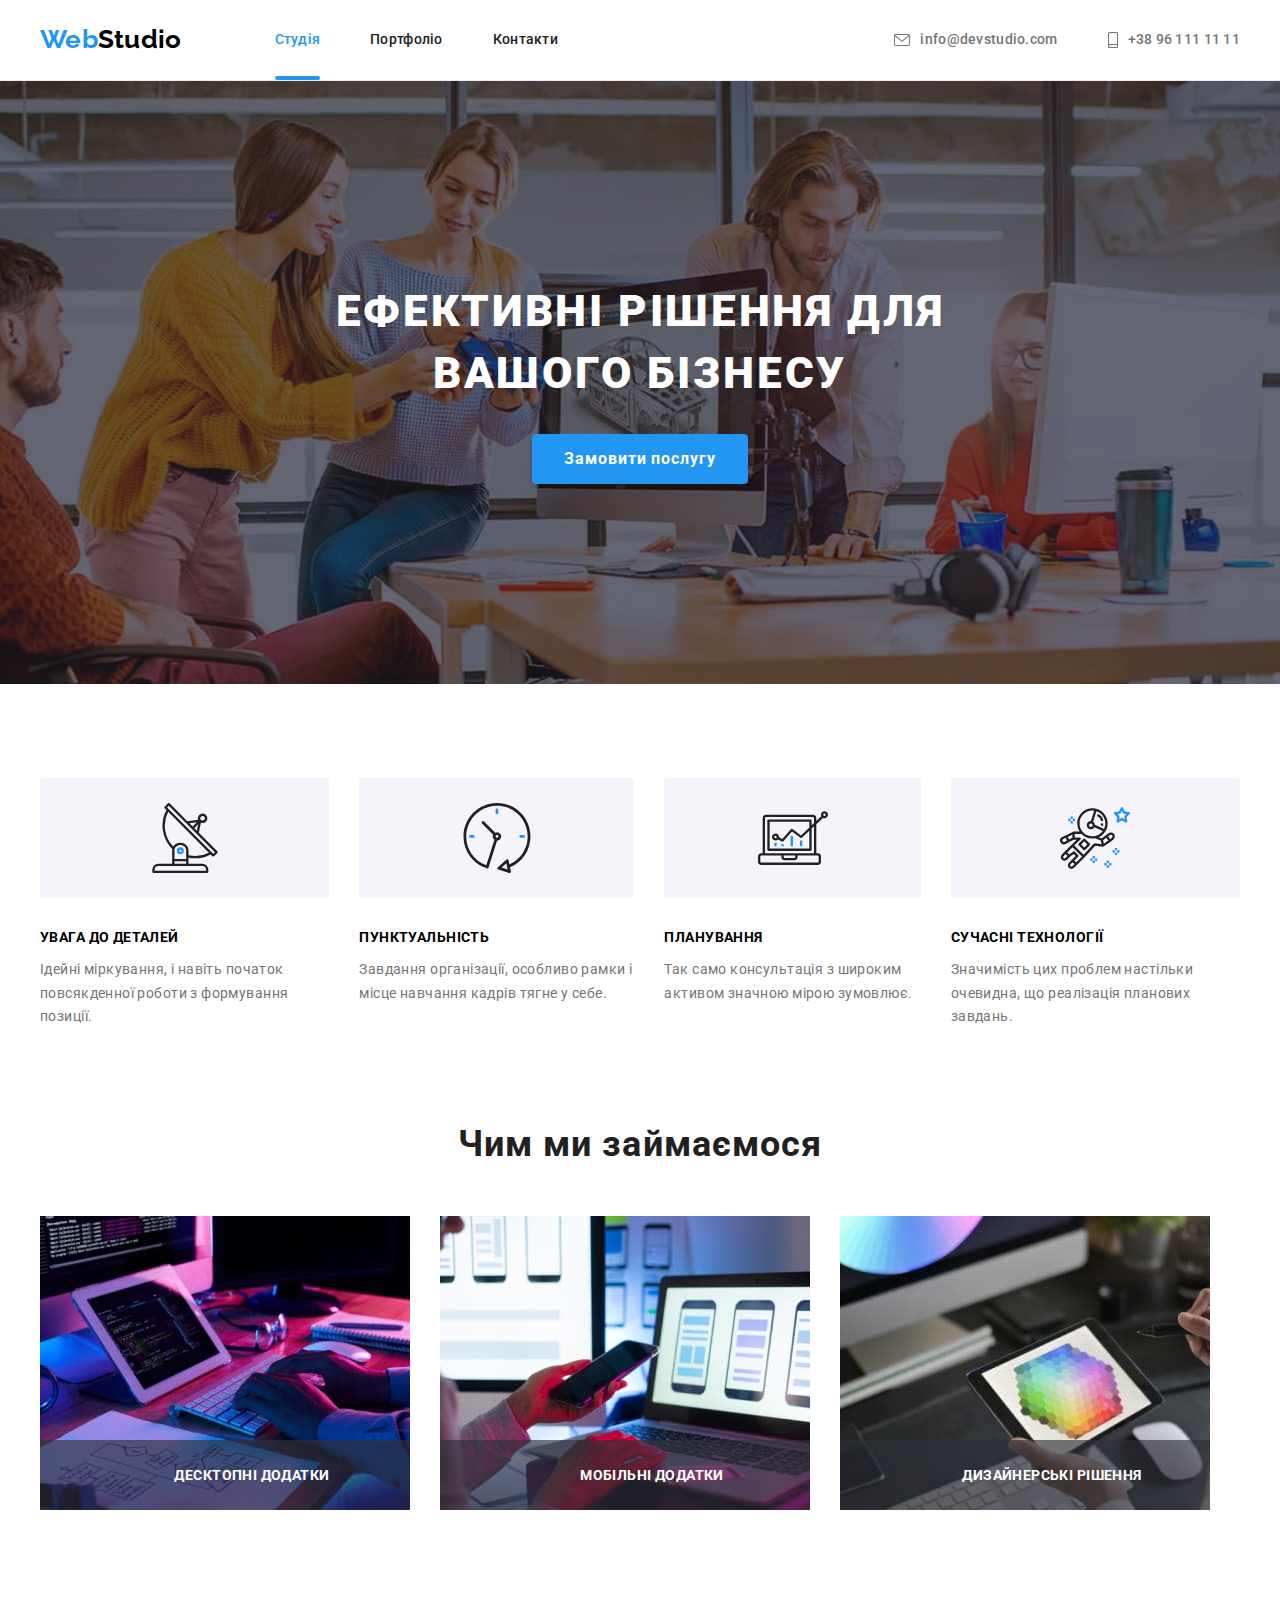
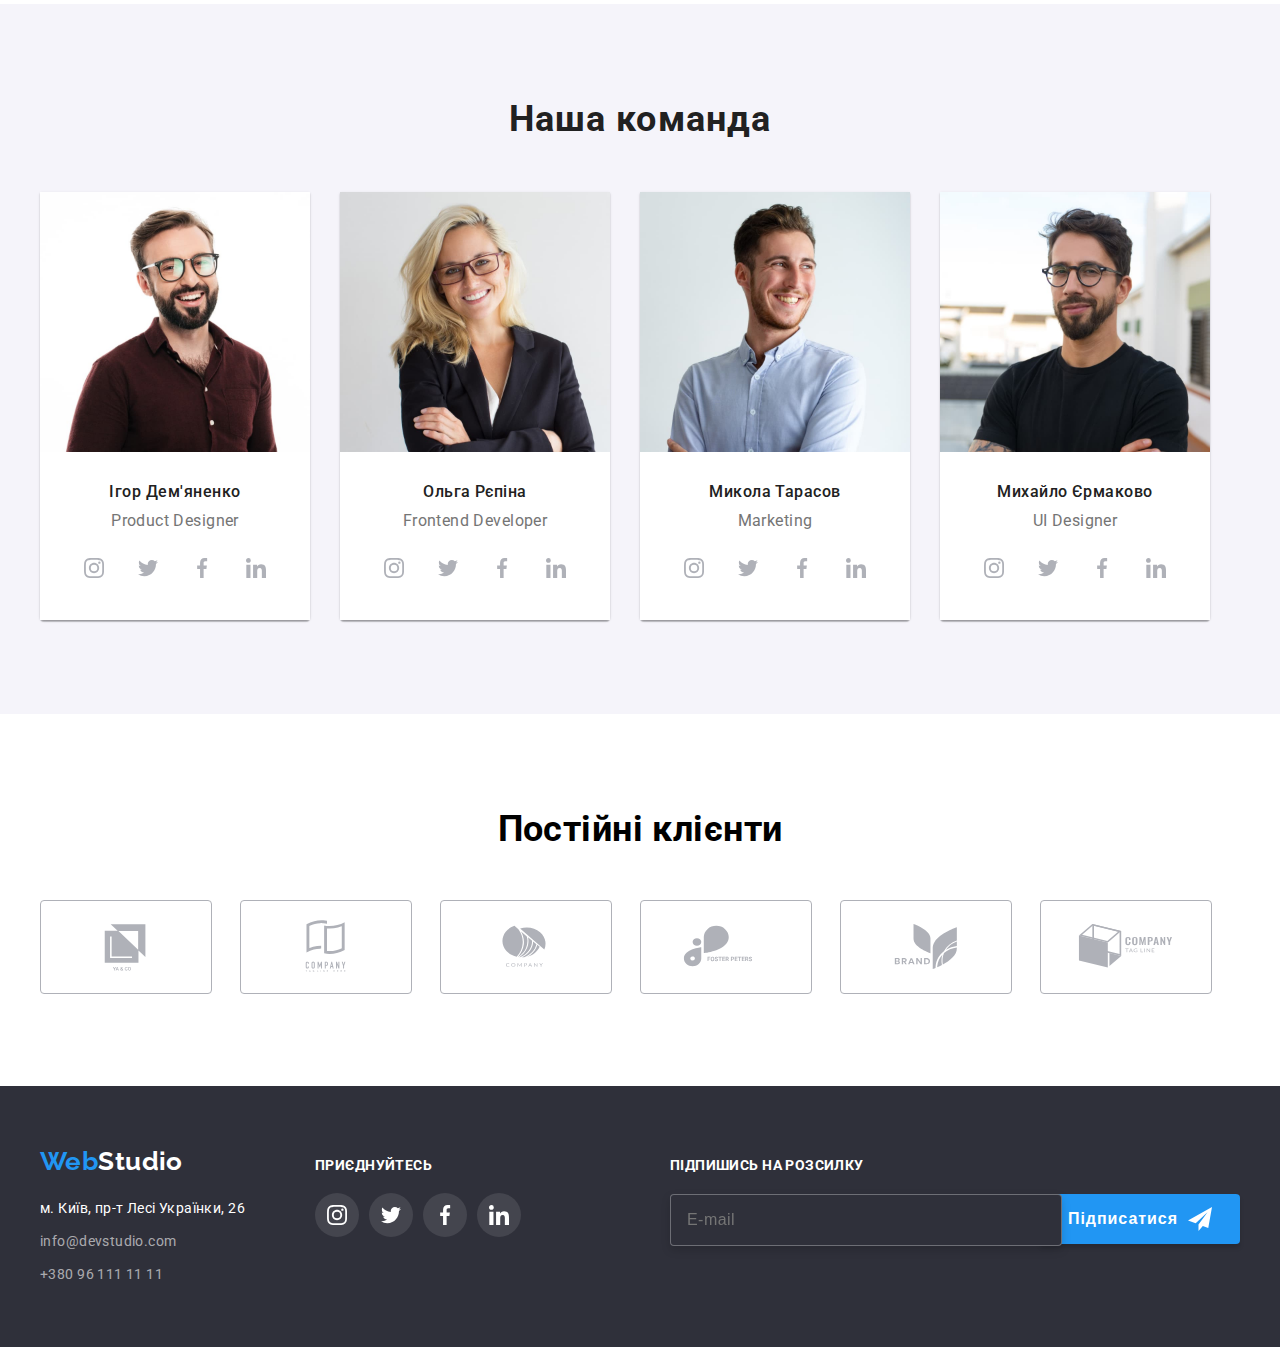
==== commit 04d7df8f: "commit_2" ====
--- a/index.html
+++ b/index.html
@@ -5,7 +5,6 @@
     <meta http-equiv="X-UA-Compatible" content="IE=edge" />
     <meta name="viewport" content="width=device-width, initial-scale=1.0" />
     <title>Студія</title>
-    <link rel="stylesheet" href="./css/main.min.css" />
     <link
       rel="stylesheet"
       href="https://cdnjs.cloudflare.com/ajax/libs/modern-normalize/1.1.0/modern-normalize.min.css"
@@ -17,23 +16,24 @@
       href="https://fonts.googleapis.com/css2?family=Raleway:wght@700&family=Roboto:wght@400;500;700;900&display=swap"
       rel="stylesheet"
     />
-    <link rel="stylesheet" href="css/styles.css" />
+    <link rel="stylesheet" href="./css/main.min.css" />
   </head>
 
   <body class="body">
+
     <!--HEADER-->
 
     <header class="header">
       <div class="container">
         <nav class="nav">
-          <a class="nav__company-link" href="index.html" target="_self">
-            <span class="nav__company-name nav__company-name--blue">Web</span
-            ><span class="nav__company-name">Studio</span>
+          <a class="logo" href="index.html" target="_self">
+            <span class="logo__company-name logo__company-name--blue">Web</span
+            ><span class="logo__company-name">Studio</span>
           </a>
           <ul class="nav-list">
             <li class="nav-list__item">
               <a
-                class="nav-list__link current-page-link"
+                class="nav-list__link nav-list__link--current"
                 href="index.html"
                 target="_self"
                 >Студія</a
@@ -50,25 +50,23 @@
           </ul>
         </nav>
         <ul class="contacts">
-          <li class="contact__item">
+          <li class="contacts__item">
             <a class="contacts__link" href="mailto:info@devstudio.com">
-              <svg class="contacts__icon--first">
+              <svg class="contacts__icon" width="16px"
+              height="12px">
                 <use
                   href="./images/symbol-defs.svg#.iconenvelope"
-                  width="16px"
-                  height="12px"
                 ></use>
               </svg>
               info@devstudio.com</a
             >
           </li>
-          <li class="contact__item">
+          <li class="contacts__item">
             <a class="contacts__link" href="tel:+380961111111">
-              <svg class="contacts__icon--second">
+              <svg class="contacts__icon" width="10px"
+              height="16px">
                 <use
                   href="./images/symbol-defs.svg#.iconsmartphone"
-                  width="10px"
-                  height="16px"
                 ></use>
               </svg>
               +38 96 111 11 11</a
@@ -78,10 +76,11 @@
       </div>
     </header>
     <main>
+
       <!--SECTION HERO-->
 
       <section class="hero">
-        <div class="hero__container">
+        <div class="container">
           <h1 class="hero__title">Ефективні рішення для вашого бізнесу</h1>
           <button data-modal-open type="button" class="hero__btn">
             Замовити послугу
@@ -95,9 +94,9 @@
         <div class="container">
           <h2 class="to-hide">залишити пустим?</h2>
           <ul class="advantages-list">
-            <li>
+            <li class="advantages-lis__item">
               <div class="advantages-list__block">
-                <svg class="advantages-list__icon--1">
+                <svg class="advantages-list__icon">
                   <use href="./images/symbol-defs.svg#.iconantenna"></use>
                 </svg>
               </div>
@@ -107,9 +106,9 @@
                 формування позиції.
               </p>
             </li>
-            <li>
+            <li class="advantages-lis__item">
               <div class="advantages-list__block">
-                <svg class="advantages-list__icon--2">
+                <svg class="advantages-list__icon">
                   <use href="./images/symbol-defs.svg#.iconclock"></use>
                 </svg>
               </div>
@@ -119,9 +118,9 @@
                 тягне у себе.
               </p>
             </li>
-            <li>
+            <li class="advantages-lis__item">
               <div class="advantages-list__block">
-                <svg class="advantages-list__icon--3">
+                <svg class="advantages-list__icon">
                   <use href="./images/symbol-defs.svg#.icondiagram"></use>
                 </svg>
               </div>
@@ -130,9 +129,9 @@
                 Так само консультація з широким активом значною мірою зумовлює.
               </p>
             </li>
-            <li>
+            <li class="advantages-lis__item">
               <div class="advantages-list__block">
-                <svg class="advantages-list__icon--4">
+                <svg class="advantages-list__icon">
                   <use href="./images/symbol-defs.svg#.iconastronaut"></use>
                 </svg>
               </div>
@@ -444,11 +443,9 @@
     <footer class="section-footer">
       <div class="container section-footer__container">
         <div class="address-container">
-          <a class="nav__company-link" href="index.html" target="_blank">
-            <span class="nav__company-name nav__company-name--blue">Web</span
-            ><span class="nav__company-name nav__company-name--white"
-              >Studio</span
-            >
+          <a class="logo" href="index.html" target="_self">
+            <span class="logo__company-name logo__company-name--blue">Web</span
+            ><span class="logo__company-name logo__company-name--white">Studio</span>
           </a>
           <address class="address-block">
             <ul class="address-list">
--- a/css/main.min.css
+++ b/css/main.min.css
@@ -1 +1 @@
-:root{--color-mainBlue: #2196f3;--color-mainBlack: #000000;--color-lightGray: #757575;--color-darckGray: #2f303a;--color-mainWhite: #ffffff;--color-veryDark: #212121;--color-greatLight: #eeeeee;--color-ghostWhite: #f5f4fa;--color-ghostWhite1: #ececec;--color-middleGrey: #afb1b8;--color-ghostWhite2: #f5f5f5}body{margin:0;font-family:"Roboto",sans-serif;color:var(--color-mainBlack);font-size:14px;letter-spacing:.03em}img{display:block}h1,h2,h3,h4,h5,h6,p{margin:0}a{text-decoration:none}ul{padding-left:0;margin-top:0;margin-bottom:0;list-style-type:none}.nav{display:-webkit-box;display:-ms-flexbox;display:flex;font-weight:500;font-size:14px;line-height:1.1;letter-spacing:.02em;color:var(--color-veryDark)}.nav__company-name{font-family:"Raleway";font-weight:700;font-size:26px;line-height:1.2;color:var(--color-mainBlack)}.nav__company-link{padding-top:24px;padding-bottom:25px}.nav__company-name--blue{color:var(--color-mainBlue)}.nav__company-name--white{color:var(--color-mainWhite)}.gray-links{color:var(--color-lightGray)}.current-page-link{color:var(--color-mainBlue)}.nav-list{display:-webkit-box;display:-ms-flexbox;display:flex;-webkit-box-align:center;-ms-flex-align:center;align-items:center;margin-left:93px}.nav-list__item:nth-child(2),.nav-list__item:nth-child(3){margin-left:50px}.nav-list__item{position:relative}.nav-list__link{padding-top:32px;padding-bottom:32px;font-weight:500;font-size:14px;line-height:1.1;letter-spacing:.02em;color:var(--color-veryDark);-webkit-transition-property:color;transition-property:color;-webkit-transition-duration:250ms;transition-duration:250ms;-webkit-transition-timing-function:cubic-bezier(0.4, 0, 0.2, 1);transition-timing-function:cubic-bezier(0.4, 0, 0.2, 1)}.current-page-link{position:relative;overflow:hidden;color:var(--color-mainBlue)}.current-page-link::after{position:absolute;bottom:-1px;left:0;content:"";display:inline-block;width:100%;height:4px;background-color:var(--color-mainBlue);border-radius:2px}.to-hide{position:absolute;width:1px;height:1px;margin:-1px;border:0;padding:0;white-space:nowrap;-webkit-clip-path:inset(100%);clip-path:inset(100%);clip:rect(0 0 0 0);overflow:hidden}.container{width:1200px;padding-left:15px;padding-right:15px;margin-right:auto;margin-left:auto}.header .container{display:-webkit-box;display:-ms-flexbox;display:flex;height:80px}.section-portfolio{padding-top:94px;padding-bottom:94px;border-top:1px solid var(--color-ghostWhite1)}.section-footer{padding-top:60px;padding-bottom:60px;background-color:var(--color-darckGray)}.section-footer__container{display:-webkit-box;display:-ms-flexbox;display:flex;-webkit-box-align:baseline;-ms-flex-align:baseline;align-items:baseline}.hero{max-width:1600px;margin-left:auto;margin-right:auto;padding-top:200px;padding-bottom:200px;background-color:var(--color-darckGray);color:var(--color-mainWhite);background-image:-webkit-gradient(linear, left top, right top, from(rgba(47, 48, 58, 0.4)), to(rgba(47, 48, 58, 0.4))),url(../images/team.jpg);background-image:linear-gradient(to right, rgba(47, 48, 58, 0.4), rgba(47, 48, 58, 0.4)),url(../images/team.jpg);background-size:cover;background-repeat:no-repeat;background-position:center;border-top:1px solid var(--color-ghostWhite1)}.hero__container{text-align:center}.advantages-description{color:var(--color-lightGray)}.hero__title{max-width:696px;margin-left:auto;margin-right:auto;font-weight:900;font-size:44px;line-height:1.4;color:var(--color-mainWhite);letter-spacing:.06em;text-transform:uppercase}.hero__btn{width:216px;height:50px;margin-top:30px;font-family:"Roboto";font-style:normal;font-weight:700;font-size:16px;line-height:1.9;letter-spacing:.06em;cursor:pointer;border:none;background:var(--color-mainBlue);-webkit-box-shadow:0px 4px 4px rgba(0,0,0,.15);box-shadow:0px 4px 4px rgba(0,0,0,.15);border-radius:4px;color:var(--color-mainWhite)}.advantages{display:block;padding-top:94px;padding-bottom:94px}.advantages-list{display:-webkit-box;display:-ms-flexbox;display:flex;gap:30px}.advantages-list__title{font-weight:700;font-size:14px;line-height:1.4;letter-spacing:.03em;margin-bottom:10px}.advantages-list__description{font-size:14px;line-height:1.7;color:var(--color-lightGray)}.advantages-list__block{display:-webkit-box;display:-ms-flexbox;display:flex;-webkit-box-pack:center;-ms-flex-pack:center;justify-content:center;-webkit-box-align:center;-ms-flex-align:center;align-items:center;height:120px;margin-bottom:30px;background:var(--color-ghostWhite);border-radius:4px}.advantages-list__icon--1{display:block;width:65px;height:70px}.advantages-list__icon--2{display:block;width:65px;height:70px}.advantages-list__icon--3{display:block;width:65px;height:70px}.advantages-list__icon--4{display:block;width:65px;height:70px}.work{display:block;padding-bottom:94px}.work__title{text-align:center;font-weight:700;font-size:36px;line-height:1.2;letter-spacing:.03em;color:var(--color-veryDark)}.work__list{display:-webkit-box;display:-ms-flexbox;display:flex;margin-top:50px;gap:30px}.work__item{display:inline-block;position:relative}.work__item::before{position:absolute;display:inline-block;content:"";width:100%;height:70px;bottom:0;background-color:rgba(47,48,58,.8);opacity:.8}.work__name{position:absolute;width:100%;bottom:0;padding:27px;text-align:center;color:var(--color-mainWhite);font-weight:700}.section-team{display:block;padding-top:94px;padding-bottom:94px;background-color:var(--color-ghostWhite)}.section-team__title{text-align:center;font-weight:700;font-size:36px;line-height:1.2;letter-spacing:.03em;color:var(--color-veryDark)}.team-member-list{display:-webkit-box;display:-ms-flexbox;display:flex;margin-top:50px;gap:30px}.member-block{padding-top:30px;padding-bottom:30px;background-color:var(--color-mainWhite)}.member-block__member-name{text-align:center;font-weight:500;font-size:16px;line-height:1.2;letter-spacing:.03em;color:var(--color-veryDark)}.member-block__member-position{margin-top:10px;text-align:center;font-size:16px;line-height:1.2;color:var(--color-lightGray)}.member-card{-webkit-box-shadow:0px 1px 3px rgba(0,0,0,.12),0px 1px 1px rgba(0,0,0,.14),0px 2px 1px rgba(0,0,0,.2);box-shadow:0px 1px 3px rgba(0,0,0,.12),0px 1px 1px rgba(0,0,0,.14),0px 2px 1px rgba(0,0,0,.2);border-radius:0px 0px 4px 4px}.social-networks{display:-webkit-box;display:-ms-flexbox;display:flex;margin-top:16px;margin-left:32px;width:206px;height:44px;gap:10px;background-color:var(--color-mainWhite)}.social-networks__item{width:44px;height:44px}.social-networks__link{display:-webkit-box;display:-ms-flexbox;display:flex;-webkit-box-pack:center;-ms-flex-pack:center;justify-content:center;-webkit-box-align:center;-ms-flex-align:center;align-items:center;width:44px;height:44px;border-radius:50%;color:var(--color-middleGrey);-webkit-transition-property:background-color,color;transition-property:background-color,color;-webkit-transition-duration:250ms;transition-duration:250ms;-webkit-transition-timing-function:cubic-bezier(0.4, 0, 0.2, 1);transition-timing-function:cubic-bezier(0.4, 0, 0.2, 1)}.social-networks__link:hover,.social-networks__link:focus{background-color:var(--color-mainBlue);color:var(--color-mainWhite)}.social-networks__icon{width:20px;height:20px;fill:currentColor}.section-clients{padding-top:94px;padding-bottom:94px}.section-client__title{margin-bottom:50px;font-weight:700;font-size:36px;line-height:42px;text-align:center}.client-list{display:-webkit-box;display:-ms-flexbox;display:flex;gap:30px}.client-item{width:170px;height:92px}.client-item__link{display:-webkit-box;display:-ms-flexbox;display:flex;-webkit-box-pack:center;-ms-flex-pack:center;justify-content:center;-webkit-box-align:center;-ms-flex-align:center;align-items:center;height:100%;width:100%;color:var(--color-middleGrey);border:1px solid var(--color-middleGrey);border-radius:4px;-webkit-transition-property:color,border-color;transition-property:color,border-color;-webkit-transition-duration:250ms;transition-duration:250ms;-webkit-transition-timing-function:cubic-bezier(0.4, 0, 0.2, 1);transition-timing-function:cubic-bezier(0.4, 0, 0.2, 1)}.client-item__image{display:block;width:106px;height:60px;fill:currentColor}.client-item__link:hover,.client-item__link:focus{color:var(--color-mainBlue);border-color:var(--color-mainBlue)}.buttons-grope{display:-webkit-box;display:-ms-flexbox;display:flex;-webkit-box-align:center;-ms-flex-align:center;align-items:center;-webkit-box-pack:center;-ms-flex-pack:center;justify-content:center}.buttons-grope__button{padding:6px 22px;font-weight:500;font-size:16px;line-height:1.6;text-align:center;letter-spacing:.03em;background-color:var(--color-ghostWhite);color:var(--color-veryDark);border-radius:4px;border:none;cursor:pointer;-webkit-transition-property:color,background-color,-webkit-box-shadow;transition-property:color,background-color,-webkit-box-shadow;transition-property:color,background-color,box-shadow;transition-property:color,background-color,box-shadow,-webkit-box-shadow;-webkit-transition-duration:250ms;transition-duration:250ms;-webkit-transition-timing-function:cubic-bezier(0.4, 0, 0.2, 1);transition-timing-function:cubic-bezier(0.4, 0, 0.2, 1)}.buttons-grope__item:not(:last-child){margin-right:8px}.buttons-grope__button{width:100%}.buttons-grope__button:hover,.buttons-grope__button:hover{color:var(--color-mainWhite);background-color:var(--color-mainBlue);-webkit-box-shadow:0px 3px 1px rgba(0,0,0,.1),0px 1px 2px rgba(0,0,0,.08),0px 2px 2px rgba(0,0,0,.12);box-shadow:0px 3px 1px rgba(0,0,0,.1),0px 1px 2px rgba(0,0,0,.08),0px 2px 2px rgba(0,0,0,.12)}.project-list{display:-webkit-box;display:-ms-flexbox;display:flex;margin-top:50px;-ms-flex-wrap:wrap;flex-wrap:wrap;gap:30px}.project-list__img{display:block;max-width:100%;height:auto}.project-list__thumb{position:relative;overflow:hidden}.project-list__text{position:absolute;width:100%;height:100%;padding:63px 24px;-webkit-transform:translateY(101%);transform:translateY(101%);font-size:18px;line-height:1.56;letter-spacing:.03em;background-color:rgba(33,150,243,.9);color:var(--color-mainWhite);opacity:1;-webkit-transition-property:opacity,-webkit-transform;transition-property:opacity,-webkit-transform;transition-property:transform,opacity;transition-property:transform,opacity,-webkit-transform;-webkit-transition-duration:250ms;transition-duration:250ms;-webkit-transition-timing-function:cubic-bezier(0.4, 0, 0.2, 1);transition-timing-function:cubic-bezier(0.4, 0, 0.2, 1)}.project-list__link:hover .project-list__text,.project-list__link:focus .project-list__text{-webkit-transform:translateY(0);transform:translateY(0)}.project-list__link:hover,.project-list__link:focus{-webkit-box-shadow:0px 3px 1px rgba(0,0,0,.16),0px 1px 2px rgba(0,0,0,.06),0px 2px 2px rgba(0,0,0,.12);box-shadow:0px 3px 1px rgba(0,0,0,.16),0px 1px 2px rgba(0,0,0,.06),0px 2px 2px rgba(0,0,0,.12)}.project-list__link{display:block;-webkit-transition-property:-webkit-box-shadow;transition-property:-webkit-box-shadow;transition-property:box-shadow;transition-property:box-shadow, -webkit-box-shadow;-webkit-transition-duration:250ms;transition-duration:250ms;-webkit-transition-timing-function:cubic-bezier(0.4, 0, 0.2, 1);transition-timing-function:cubic-bezier(0.4, 0, 0.2, 1)}.project-list__item{width:370px}.project-list__description{padding-top:24px;padding-bottom:20px;padding-left:24px;padding-right:24px;border:1px solid var(--color-greatLight);border-top:none}.project-list__name{text-align:left;font-weight:700;font-size:18px;line-height:2;letter-spacing:.06em;color:var(--color-veryDark)}.project-list__type{margin-top:4px;font-size:16px;line-height:1.9;color:var(--color-lightGray)}.address-block{margin-top:20px}.address-list__item{font-style:normal;font-size:14px;line-height:1.7;color:var(--color-mainWhite);margin-bottom:9px}.address-list__item:last-child{margin-bottom:0px}.address-list__link{font-style:normal;font-size:14px;line-height:1.7;font-weight:400;color:rgba(255,255,255,.6);-webkit-transition:color;transition:color;-webkit-transition-duration:250ms;transition-duration:250ms;-webkit-transition-timing-function:cubic-bezier(0.4, 0, 0.2, 1);transition-timing-function:cubic-bezier(0.4, 0, 0.2, 1)}.address-list__link--white{color:var(--color-mainWhite)}.address-list__link:hover,.address-list__link:focus{color:var(--color-mainBlue)}.invite-block{margin-left:70px;width:206px}.invite-block__title{margin-bottom:20px;text-align:left;color:var(--color-mainWhite);font-size:14px;font-weight:700}.invite-list{display:-webkit-box;display:-ms-flexbox;display:flex;background-color:var(--color-darckGray);margin-left:0;gap:10px}.invite-list__item{width:44px;height:44px}.invite-list__link{display:-webkit-box;display:-ms-flexbox;display:flex;-webkit-box-pack:center;-ms-flex-pack:center;justify-content:center;-webkit-box-align:center;-ms-flex-align:center;align-items:center;width:44px;height:44px;border-radius:50%;background-color:rgba(255,255,255,.1);color:var(--color-middleGrey);-webkit-transition-property:background-color,color;transition-property:background-color,color;-webkit-transition-duration:250ms;transition-duration:250ms;-webkit-transition-timing-function:cubic-bezier(0.4, 0, 0.2, 1);transition-timing-function:cubic-bezier(0.4, 0, 0.2, 1)}.invite-list__icon{width:20px;height:20px;fill:var(--color-mainWhite)}.invite-list__link:hover,.invite-list__link:focus{background-color:var(--color-mainBlue)}.mailing-block{margin-left:auto;margin-right:0}.mailing-block__title{font-weight:700;font-size:14px;line-height:1.14;letter-spacing:.03em;margin-bottom:20px;color:var(--color-mainWhite)}.mailing-block__box{display:-webkit-box;display:-ms-flexbox;display:flex}.mailing-block__label{margin-right:12px;width:358px}.mailing-block__input{width:100%;padding:15px 16px;font-weight:400;border-radius:4px;border:1px solid rgba(255,255,255,.3);font-size:16px;line-height:1.25;letter-spacing:.03em;color:rgba(255,255,255,.6);background-color:var(--color-darckGray);outline:none;border:1px solid rgba(255,255,255,.3);-webkit-filter:drop-shadow(0px 4px 4px rgba(0, 0, 0, 0.15));filter:drop-shadow(0px 4px 4px rgba(0, 0, 0, 0.15));border-radius:4px}.mailing-block__btn{display:-webkit-box;display:-ms-flexbox;display:flex;-webkit-box-align:center;-ms-flex-align:center;align-items:center;height:50px;padding-left:28px;padding-right:28px;cursor:pointer;background-color:var(--color-mainBlue);-webkit-box-shadow:0px 4px 4px rgba(0,0,0,.15);box-shadow:0px 4px 4px rgba(0,0,0,.15);border-radius:4px;border:none;color:var(--color-mainWhite);font-weight:700;font-size:16px;line-height:1.88;letter-spacing:.06em}.mailing-block__icon{width:24px;height:24px;margin-left:10px}.email-input-block>div{display:-webkit-box;display:-ms-flexbox;display:flex;-webkit-box-pack:justify;-ms-flex-pack:justify;justify-content:space-between;-webkit-box-align:end;-ms-flex-align:end;align-items:flex-end}.modal-window{position:absolute;top:50%;left:50%;-webkit-transform:translate(-50%, -50%);transform:translate(-50%, -50%);width:528px;padding:40px;background-color:var(--color-mainWhite);border-radius:4px}.close-button{display:-webkit-box;display:-ms-flexbox;display:flex;-webkit-box-pack:center;-ms-flex-pack:center;justify-content:center;-webkit-box-align:center;-ms-flex-align:center;align-items:center;position:absolute;width:30px;height:30px;top:8px;right:8px;padding:0;border:1px solid rgba(0,0,0,.1);border-radius:50%;background-color:var(--color-mainWhite);cursor:pointer;color:var(--color-mainBlack)}.close-button__icon{width:18px;height:18px;fill:currentColor}.close-button:hover{color:var(--color-mainBlue)}.signup-form{display:-webkit-box;display:-ms-flexbox;display:flex;-webkit-box-orient:vertical;-webkit-box-direction:normal;-ms-flex-direction:column;flex-direction:column}.signup-form__title{display:block;text-align:center;margin-bottom:12px;font-size:20px;line-height:1.15em;font-weight:700}.imput-block{position:relative;display:-webkit-box;display:-ms-flexbox;display:flex;-webkit-box-orient:vertical;-webkit-box-direction:normal;-ms-flex-direction:column;flex-direction:column;margin-bottom:10px}.imput-block:nth-child(5){margin-bottom:20px}.imput-block__name{font-size:12px;line-height:1.17em;letter-spacing:.01em;color:var(--color-lightGray);margin-bottom:4px}.imput-block__window{display:block;height:40px;width:100%;height:40px;padding-left:42px;border:1px solid rgba(33,33,33,.2);border-radius:4px;outline:none}.imput-block__icon{position:absolute;width:18px;height:18px;bottom:11px;left:12px;fill:var(--color-veryDark);pointer-events:none}.imput-block__window:hover,.imput-block__window:focus{border-color:var(--color-mainBlue)}.imput-block__window:hover+.imput-block__icon,.imput-block__window:focus+.imput-block__icon{fill:var(--color-mainBlue)}.imput-block__window--comment{display:block;resize:none;height:120px;padding:12px 16px;height:138px;margin:0;width:100%;border:1px solid rgba(33,33,33,.2);border-radius:4px;outline:none}.contract{color:var(--color-mainBlue);text-decoration:underline}.submit-button{display:block;width:200px;height:50px;margin-left:auto;margin-right:auto;padding:10px 52px;border:none;-webkit-box-shadow:0px 4px 4px rgba(0,0,0,.15);box-shadow:0px 4px 4px rgba(0,0,0,.15);border-radius:4px;background-color:var(--color-mainBlue);color:var(--color-mainWhite);font-weight:700;font-size:16px;line-height:1.88;letter-spacing:.06em;cursor:pointer}.checkbox-block{display:-webkit-box;display:-ms-flexbox;display:flex;-webkit-box-orient:horizontal;-webkit-box-direction:normal;-ms-flex-direction:row;flex-direction:row;-webkit-box-align:center;-ms-flex-align:center;align-items:center;margin-bottom:30px;margin-left:auto;margin-right:auto;height:24px;width:425px}.checkbox-block__original{-webkit-appearance:none;-moz-appearance:none;appearance:none;position:absolute}.checkbox-block__special{display:inline-block;width:16px;height:15px;margin-bottom:0;margin-right:8px;border:2px solid var(--color-veryDark);border-radius:2px;-webkit-transition:border-color,background-color;transition:border-color,background-color;-webkit-transition-duration:250ms;transition-duration:250ms;-webkit-transition-timing-function:cubic-bezier(0.4, 0, 0.2, 1);transition-timing-function:cubic-bezier(0.4, 0, 0.2, 1)}.checkbox-block__text{margin-bottom:0;font-weight:400;font-size:14px;line-height:1.71;color:var(--color-lightGray);letter-spacing:.03em}.checkbox-block__vector{color:var(--color-mainBlue);text-decoration:underline}.checkbox-block__original:checked+.checkbox-block__special{background-color:var(--color-mainBlue);border-color:var(--color-mainBlue);background-image:url(../images/icon-check.svg);background-repeat:no-repeat;background-position:center}.backdrop{position:fixed;width:100%;height:100%;top:0;left:0;opacity:1;background-color:rgba(0,0,0,.2)}.backdrop.is-hidden{opacity:0;pointer-events:none}.contacts{display:-webkit-box;display:-ms-flexbox;display:flex;margin-left:auto;font-weight:500;font-size:14px;line-height:1.1;letter-spacing:.02em}.contacts__link{display:-webkit-box;display:-ms-flexbox;display:flex;-webkit-box-align:center;-ms-flex-align:center;align-items:center;padding:32px 0;font-weight:500;font-size:14px;line-height:1.14;letter-spacing:.02em;color:var(--color-lightGray);-webkit-transition-property:color;transition-property:color;-webkit-transition-duration:250ms;transition-duration:250ms;-webkit-transition-timing-function:cubic-bezier(0.4, 0, 0.2, 1);transition-timing-function:cubic-bezier(0.4, 0, 0.2, 1)}.contact__item:last-child{margin-left:50px}.contacts__link:hover,.contacts__link:focus{color:var(--color-mainBlue)}.contacts__icon--first{display:inline-block;width:16px;height:12px;margin-right:10px;fill:currentColor}.contacts__icon--second{display:inline-block;width:10px;height:16px;margin-right:10px;fill:currentColor}/*# sourceMappingURL=main.min.css.map */+:root{--color-mainBlue: #2196f3;--color-mainBlack: #000000;--color-lightGray: #757575;--color-darckGray: #2f303a;--color-mainWhite: #ffffff;--color-veryDark: #212121;--color-greatLight: #eeeeee;--color-ghostWhite: #f5f4fa;--color-ghostWhite1: #ececec;--color-middleGrey: #afb1b8;--color-ghostWhite2: #f5f5f5}.to-hide{position:absolute;width:1px;height:1px;margin:-1px;border:0;padding:0;white-space:nowrap;-webkit-clip-path:inset(100%);clip-path:inset(100%);clip:rect(0 0 0 0);overflow:hidden}.backdrop.is-hidden{opacity:0;pointer-events:none}body{margin:0;font-family:"Roboto",sans-serif;color:var(--color-mainBlack);font-size:14px;letter-spacing:.03em}img{display:block;max-width:100%;height:auto}h1,h2,h3,h4,h5,h6,p{margin:0}a{text-decoration:none}ul{padding-left:0;margin-top:0;margin-bottom:0;list-style-type:none}.logo{padding-top:24px;padding-bottom:25px}.logo__company-name{font-family:"Raleway";font-weight:700;font-size:26px;line-height:1.2;color:var(--color-mainBlack)}.logo__company-name--blue{color:var(--color-mainBlue)}.logo__company-name--white{color:var(--color-mainWhite)}.nav{display:-webkit-box;display:-ms-flexbox;display:flex;font-weight:500;font-size:14px;line-height:1.1;letter-spacing:.02em;color:var(--color-veryDark)}.gray-links{color:var(--color-lightGray)}.nav-list{display:-webkit-box;display:-ms-flexbox;display:flex;-webkit-box-align:center;-ms-flex-align:center;align-items:center;margin-left:93px}.nav-list__item:nth-child(2),.nav-list__item:nth-child(3){margin-left:50px}.nav-list__item{position:relative}.nav-list__link{padding-top:32px;padding-bottom:32px;font-weight:500;font-size:14px;line-height:1.1;letter-spacing:.02em;color:var(--color-veryDark);-webkit-transition-property:color;transition-property:color;-webkit-transition-duration:250ms;transition-duration:250ms;-webkit-transition-timing-function:cubic-bezier(0.4, 0, 0.2, 1);transition-timing-function:cubic-bezier(0.4, 0, 0.2, 1)}.nav-list__link:hover,.nav-list__link:focus{color:var(--color-mainBlue)}.nav-list__link--current{position:relative;overflow:hidden;color:var(--color-mainBlue)}.nav-list__link--current::after{content:"";display:inline-block;position:absolute;bottom:-1px;left:0;width:100%;height:4px;background-color:var(--color-mainBlue);border-radius:2px}.container{width:1200px;padding-left:15px;padding-right:15px;margin-right:auto;margin-left:auto}.header .container{display:-webkit-box;display:-ms-flexbox;display:flex;height:80px}.section-portfolio{padding-top:94px;padding-bottom:94px;border-top:1px solid var(--color-ghostWhite1)}.section-footer{padding-top:60px;padding-bottom:60px;background-color:var(--color-darckGray)}.section-footer__container{display:-webkit-box;display:-ms-flexbox;display:flex;-webkit-box-align:baseline;-ms-flex-align:baseline;align-items:baseline}.hero{text-align:center;max-width:1600px;margin-left:auto;margin-right:auto;padding-top:200px;padding-bottom:200px;background-color:var(--color-darckGray);color:var(--color-mainWhite);background-image:-webkit-gradient(linear, left top, right top, from(rgba(47, 48, 58, 0.4)), to(rgba(47, 48, 58, 0.4))),url(../images/team.jpg);background-image:linear-gradient(to right, rgba(47, 48, 58, 0.4), rgba(47, 48, 58, 0.4)),url(../images/team.jpg);background-size:cover;background-repeat:no-repeat;background-position:center;border-top:1px solid var(--color-ghostWhite1)}.hero__title{max-width:696px;margin-left:auto;margin-right:auto;font-weight:900;font-size:44px;line-height:1.4;color:var(--color-mainWhite);letter-spacing:.06em;text-transform:uppercase}.hero__btn{width:216px;height:50px;margin-top:30px;font-family:"Roboto";font-style:normal;font-weight:700;font-size:16px;line-height:1.9;letter-spacing:.06em;cursor:pointer;border:none;background:var(--color-mainBlue);-webkit-box-shadow:0px 4px 4px rgba(0,0,0,.15);box-shadow:0px 4px 4px rgba(0,0,0,.15);border-radius:4px;color:var(--color-mainWhite)}.advantages{display:block;padding-top:94px;padding-bottom:94px}.advantages-list{display:-webkit-box;display:-ms-flexbox;display:flex;gap:30px}.advantages-list__title{font-weight:700;font-size:14px;line-height:1.4;letter-spacing:.03em;margin-bottom:10px}.advantages-description{color:var(--color-lightGray)}.advantages-list__description{font-size:14px;line-height:1.7;color:var(--color-lightGray)}.advantages-list__block{display:-webkit-box;display:-ms-flexbox;display:flex;-webkit-box-pack:center;-ms-flex-pack:center;justify-content:center;-webkit-box-align:center;-ms-flex-align:center;align-items:center;height:120px;margin-bottom:30px;background:var(--color-ghostWhite);border-radius:4px}.advantages-list__icon{width:70px;height:70px}.work{display:block;padding-bottom:94px}.work__title{text-align:center;font-weight:700;font-size:36px;line-height:1.2;letter-spacing:.03em;color:var(--color-veryDark)}.work__list{display:-webkit-box;display:-ms-flexbox;display:flex;margin-top:50px;gap:30px}.work__item{display:inline-block;position:relative}.work__item::before{position:absolute;display:inline-block;content:"";width:100%;height:70px;bottom:0;background-color:rgba(47,48,58,.8);opacity:.8}.work__name{position:absolute;width:100%;bottom:0;padding:27px;text-align:center;color:var(--color-mainWhite);font-weight:700}.section-team{display:block;padding-top:94px;padding-bottom:94px;background-color:var(--color-ghostWhite)}.section-team__title{text-align:center;font-weight:700;font-size:36px;line-height:1.2;letter-spacing:.03em;color:var(--color-veryDark)}.team-member-list{display:-webkit-box;display:-ms-flexbox;display:flex;margin-top:50px;gap:30px}.member-block{padding-top:30px;padding-bottom:30px;background-color:var(--color-mainWhite)}.member-block__member-name{text-align:center;font-weight:500;font-size:16px;line-height:1.2;letter-spacing:.03em;color:var(--color-veryDark)}.member-block__member-position{margin-top:10px;text-align:center;font-size:16px;line-height:1.2;color:var(--color-lightGray)}.member-card{-webkit-box-shadow:0px 1px 3px rgba(0,0,0,.12),0px 1px 1px rgba(0,0,0,.14),0px 2px 1px rgba(0,0,0,.2);box-shadow:0px 1px 3px rgba(0,0,0,.12),0px 1px 1px rgba(0,0,0,.14),0px 2px 1px rgba(0,0,0,.2);border-radius:0px 0px 4px 4px}.social-networks{display:-webkit-box;display:-ms-flexbox;display:flex;margin-top:16px;margin-left:32px;width:206px;height:44px;gap:10px;background-color:var(--color-mainWhite)}.social-networks__item{width:44px;height:44px}.social-networks__link{display:-webkit-box;display:-ms-flexbox;display:flex;-webkit-box-pack:center;-ms-flex-pack:center;justify-content:center;-webkit-box-align:center;-ms-flex-align:center;align-items:center;width:44px;height:44px;border-radius:50%;color:var(--color-middleGrey);-webkit-transition-property:background-color,color;transition-property:background-color,color;-webkit-transition-duration:250ms;transition-duration:250ms;-webkit-transition-timing-function:cubic-bezier(0.4, 0, 0.2, 1);transition-timing-function:cubic-bezier(0.4, 0, 0.2, 1)}.social-networks__link:hover,.social-networks__link:focus{background-color:var(--color-mainBlue);color:var(--color-mainWhite)}.social-networks__icon{width:20px;height:20px;fill:currentColor}.section-clients{padding-top:94px;padding-bottom:94px}.section-client__title{margin-bottom:50px;font-weight:700;font-size:36px;line-height:42px;text-align:center}.client-list{display:-webkit-box;display:-ms-flexbox;display:flex;gap:30px}.client-item{width:170px;height:92px}.client-item__link{display:-webkit-box;display:-ms-flexbox;display:flex;-webkit-box-pack:center;-ms-flex-pack:center;justify-content:center;-webkit-box-align:center;-ms-flex-align:center;align-items:center;height:100%;width:100%;color:var(--color-middleGrey);border:1px solid var(--color-middleGrey);border-radius:4px;-webkit-transition-property:color,border-color;transition-property:color,border-color;-webkit-transition-duration:250ms;transition-duration:250ms;-webkit-transition-timing-function:cubic-bezier(0.4, 0, 0.2, 1);transition-timing-function:cubic-bezier(0.4, 0, 0.2, 1)}.client-item__link:hover,.client-item__link:focus{color:var(--color-mainBlue);border-color:var(--color-mainBlue)}.client-item__image{display:block;width:106px;height:60px;fill:currentColor}.filter{display:-webkit-box;display:-ms-flexbox;display:flex;-webkit-box-align:center;-ms-flex-align:center;align-items:center;-webkit-box-pack:center;-ms-flex-pack:center;justify-content:center}.filter__button{padding:6px 22px;width:100%;font-weight:500;font-size:16px;line-height:1.6;text-align:center;letter-spacing:.03em;background-color:var(--color-ghostWhite);color:var(--color-veryDark);border-radius:4px;border:none;cursor:pointer;-webkit-transition-property:color,background-color,-webkit-box-shadow;transition-property:color,background-color,-webkit-box-shadow;transition-property:color,background-color,box-shadow;transition-property:color,background-color,box-shadow,-webkit-box-shadow;-webkit-transition-duration:250ms;transition-duration:250ms;-webkit-transition-timing-function:cubic-bezier(0.4, 0, 0.2, 1);transition-timing-function:cubic-bezier(0.4, 0, 0.2, 1)}.filter__button:hover,.filter__button:focus{color:var(--color-mainWhite);background-color:var(--color-mainBlue);-webkit-box-shadow:0px 3px 1px rgba(0,0,0,.1),0px 1px 2px rgba(0,0,0,.08),0px 2px 2px rgba(0,0,0,.12);box-shadow:0px 3px 1px rgba(0,0,0,.1),0px 1px 2px rgba(0,0,0,.08),0px 2px 2px rgba(0,0,0,.12)}.filter__item:not(:last-child){margin-right:8px}.project-list{display:-webkit-box;display:-ms-flexbox;display:flex;margin-top:50px;-ms-flex-wrap:wrap;flex-wrap:wrap;gap:30px}.project-list__img{display:block;max-width:100%;height:auto}.project-list__thumb{position:relative;overflow:hidden}.project-list__text{position:absolute;width:100%;height:100%;padding:63px 24px;-webkit-transform:translateY(101%);transform:translateY(101%);font-size:18px;line-height:1.56;letter-spacing:.03em;background-color:rgba(33,150,243,.9);color:var(--color-mainWhite);opacity:1;-webkit-transition-property:opacity,-webkit-transform;transition-property:opacity,-webkit-transform;transition-property:transform,opacity;transition-property:transform,opacity,-webkit-transform;-webkit-transition-duration:250ms;transition-duration:250ms;-webkit-transition-timing-function:cubic-bezier(0.4, 0, 0.2, 1);transition-timing-function:cubic-bezier(0.4, 0, 0.2, 1)}.project-list__link:hover .project-list__text,.project-list__link:focus .project-list__text{-webkit-transform:translateY(0);transform:translateY(0)}.project-list__link:hover,.project-list__link:focus{-webkit-box-shadow:0px 3px 1px rgba(0,0,0,.16),0px 1px 2px rgba(0,0,0,.06),0px 2px 2px rgba(0,0,0,.12);box-shadow:0px 3px 1px rgba(0,0,0,.16),0px 1px 2px rgba(0,0,0,.06),0px 2px 2px rgba(0,0,0,.12)}.project-list__link{display:block;-webkit-transition-property:-webkit-box-shadow;transition-property:-webkit-box-shadow;transition-property:box-shadow;transition-property:box-shadow, -webkit-box-shadow;-webkit-transition-duration:250ms;transition-duration:250ms;-webkit-transition-timing-function:cubic-bezier(0.4, 0, 0.2, 1);transition-timing-function:cubic-bezier(0.4, 0, 0.2, 1)}.project-list__item{width:370px}.project-list__description{padding-top:24px;padding-bottom:20px;padding-left:24px;padding-right:24px;border:1px solid var(--color-greatLight);border-top:none}.project-list__name{text-align:left;font-weight:700;font-size:18px;line-height:2;letter-spacing:.06em;color:var(--color-veryDark)}.project-list__type{margin-top:4px;font-size:16px;line-height:1.9;color:var(--color-lightGray)}.address-block{margin-top:20px}.address-list__item{font-style:normal;font-size:14px;line-height:1.7;color:var(--color-mainWhite);margin-bottom:9px}.address-list__item:last-child{margin-bottom:0px}.address-list__link{font-style:normal;font-size:14px;line-height:1.7;font-weight:400;color:rgba(255,255,255,.6);-webkit-transition:color;transition:color;-webkit-transition-duration:250ms;transition-duration:250ms;-webkit-transition-timing-function:cubic-bezier(0.4, 0, 0.2, 1);transition-timing-function:cubic-bezier(0.4, 0, 0.2, 1)}.address-list__link:hover,.address-list__link:focus{color:var(--color-mainBlue)}.address-list__link--white{color:var(--color-mainWhite)}.invite-block{margin-left:70px;width:206px}.invite-block__title{margin-bottom:20px;text-align:left;color:var(--color-mainWhite);font-size:14px;font-weight:700}.invite-list{display:-webkit-box;display:-ms-flexbox;display:flex;background-color:var(--color-darckGray);margin-left:0;gap:10px}.invite-list__item{width:44px;height:44px}.invite-list__link{display:-webkit-box;display:-ms-flexbox;display:flex;-webkit-box-pack:center;-ms-flex-pack:center;justify-content:center;-webkit-box-align:center;-ms-flex-align:center;align-items:center;width:44px;height:44px;border-radius:50%;background-color:rgba(255,255,255,.1);color:var(--color-middleGrey);-webkit-transition-property:background-color,color;transition-property:background-color,color;-webkit-transition-duration:250ms;transition-duration:250ms;-webkit-transition-timing-function:cubic-bezier(0.4, 0, 0.2, 1);transition-timing-function:cubic-bezier(0.4, 0, 0.2, 1)}.invite-list__link:hover,.invite-list__link:focus{background-color:var(--color-mainBlue)}.invite-list__icon{width:20px;height:20px;fill:var(--color-mainWhite)}.mailing-block{margin-left:auto;margin-right:0}.mailing-block__title{font-weight:700;font-size:14px;line-height:1.14;letter-spacing:.03em;margin-bottom:20px;color:var(--color-mainWhite)}.mailing-block__box{display:-webkit-box;display:-ms-flexbox;display:flex}.mailing-block__label{margin-right:12px;width:358px}.mailing-block__input{width:100%;padding:15px 16px;font-weight:400;border-radius:4px;border:1px solid rgba(255,255,255,.3);font-size:16px;line-height:1.25;letter-spacing:.03em;color:rgba(255,255,255,.6);background-color:var(--color-darckGray);outline:none;border:1px solid rgba(255,255,255,.3);-webkit-filter:drop-shadow(0px 4px 4px rgba(0, 0, 0, 0.15));filter:drop-shadow(0px 4px 4px rgba(0, 0, 0, 0.15));border-radius:4px}.mailing-block__btn{display:-webkit-box;display:-ms-flexbox;display:flex;-webkit-box-align:center;-ms-flex-align:center;align-items:center;height:50px;padding-left:28px;padding-right:28px;cursor:pointer;background-color:var(--color-mainBlue);-webkit-box-shadow:0px 4px 4px rgba(0,0,0,.15);box-shadow:0px 4px 4px rgba(0,0,0,.15);border-radius:4px;border:none;color:var(--color-mainWhite);font-weight:700;font-size:16px;line-height:1.88;letter-spacing:.06em}.mailing-block__icon{width:24px;height:24px;margin-left:10px}.email-input-block>div{display:-webkit-box;display:-ms-flexbox;display:flex;-webkit-box-pack:justify;-ms-flex-pack:justify;justify-content:space-between;-webkit-box-align:end;-ms-flex-align:end;align-items:flex-end}.modal-window{position:absolute;top:50%;left:50%;-webkit-transform:translate(-50%, -50%);transform:translate(-50%, -50%);width:528px;padding:40px;background-color:var(--color-mainWhite);border-radius:4px}.close-button{display:-webkit-box;display:-ms-flexbox;display:flex;-webkit-box-pack:center;-ms-flex-pack:center;justify-content:center;-webkit-box-align:center;-ms-flex-align:center;align-items:center;position:absolute;width:30px;height:30px;top:8px;right:8px;padding:0;border:1px solid rgba(0,0,0,.1);border-radius:50%;background-color:var(--color-mainWhite);cursor:pointer;color:var(--color-mainBlack)}.close-button:hover,.close-button:focus{color:var(--color-mainBlue)}.close-button__icon{width:18px;height:18px;fill:currentColor}.signup-form{display:-webkit-box;display:-ms-flexbox;display:flex;-webkit-box-orient:vertical;-webkit-box-direction:normal;-ms-flex-direction:column;flex-direction:column}.signup-form__title{display:block;text-align:center;margin-bottom:12px;font-size:20px;line-height:1.15em;font-weight:700}.imput-block{position:relative;display:-webkit-box;display:-ms-flexbox;display:flex;-webkit-box-orient:vertical;-webkit-box-direction:normal;-ms-flex-direction:column;flex-direction:column;margin-bottom:10px}.imput-block:nth-child(5){margin-bottom:20px}.imput-block__name{font-size:12px;line-height:1.17em;letter-spacing:.01em;color:var(--color-lightGray);margin-bottom:4px}.imput-block__window{display:block;height:40px;width:100%;height:40px;padding-left:42px;border:1px solid rgba(33,33,33,.2);border-radius:4px;outline:none}.imput-block__icon{position:absolute;width:18px;height:18px;bottom:11px;left:12px;fill:var(--color-veryDark);pointer-events:none}.imput-block__window:hover,.imput-block__window:focus{border-color:var(--color-mainBlue)}.imput-block__window:hover+.imput-block__icon,.imput-block__window:focus+.imput-block__icon{fill:var(--color-mainBlue)}.imput-block__window--comment{display:block;resize:none;height:120px;padding:12px 16px;height:138px;margin:0;width:100%;border:1px solid rgba(33,33,33,.2);border-radius:4px;outline:none}.contract{color:var(--color-mainBlue);text-decoration:underline}.submit-button{display:block;width:200px;height:50px;margin-left:auto;margin-right:auto;padding:10px 52px;border:none;-webkit-box-shadow:0px 4px 4px rgba(0,0,0,.15);box-shadow:0px 4px 4px rgba(0,0,0,.15);border-radius:4px;background-color:var(--color-mainBlue);color:var(--color-mainWhite);font-weight:700;font-size:16px;line-height:1.88;letter-spacing:.06em;cursor:pointer}.checkbox-block{display:-webkit-box;display:-ms-flexbox;display:flex;-webkit-box-orient:horizontal;-webkit-box-direction:normal;-ms-flex-direction:row;flex-direction:row;-webkit-box-align:center;-ms-flex-align:center;align-items:center;margin-bottom:30px;margin-left:auto;margin-right:auto;height:24px;width:425px}.checkbox-block__original{-webkit-appearance:none;-moz-appearance:none;appearance:none;position:absolute}.checkbox-block__special{display:inline-block;width:16px;height:15px;margin-bottom:0;margin-right:8px;border:2px solid var(--color-veryDark);border-radius:2px;-webkit-transition:border-color,background-color;transition:border-color,background-color;-webkit-transition-duration:250ms;transition-duration:250ms;-webkit-transition-timing-function:cubic-bezier(0.4, 0, 0.2, 1);transition-timing-function:cubic-bezier(0.4, 0, 0.2, 1)}.checkbox-block__text{margin-bottom:0;font-weight:400;font-size:14px;line-height:1.71;color:var(--color-lightGray);letter-spacing:.03em}.checkbox-block__vector{color:var(--color-mainBlue);text-decoration:underline}.checkbox-block__original:checked+.checkbox-block__special{background-color:var(--color-mainBlue);border-color:var(--color-mainBlue);background-image:url(../images/icon-check.svg);background-repeat:no-repeat;background-position:center}.backdrop{position:fixed;width:100%;height:100%;top:0;left:0;opacity:1;background-color:rgba(0,0,0,.2)}.contacts{display:-webkit-box;display:-ms-flexbox;display:flex;margin-left:auto;font-weight:500;font-size:14px;line-height:1.1;letter-spacing:.02em}.contacts__link{display:-webkit-box;display:-ms-flexbox;display:flex;-webkit-box-align:center;-ms-flex-align:center;align-items:center;padding:32px 0;font-weight:500;font-size:14px;line-height:1.14;letter-spacing:.02em;color:var(--color-lightGray);-webkit-transition-property:color;transition-property:color;-webkit-transition-duration:250ms;transition-duration:250ms;-webkit-transition-timing-function:cubic-bezier(0.4, 0, 0.2, 1);transition-timing-function:cubic-bezier(0.4, 0, 0.2, 1)}.contacts__link:hover,.contacts__link:focus{color:var(--color-mainBlue)}.contacts__item:last-child{margin-left:50px}.contacts__icon{margin-right:10px;fill:currentColor}/*# sourceMappingURL=main.min.css.map */